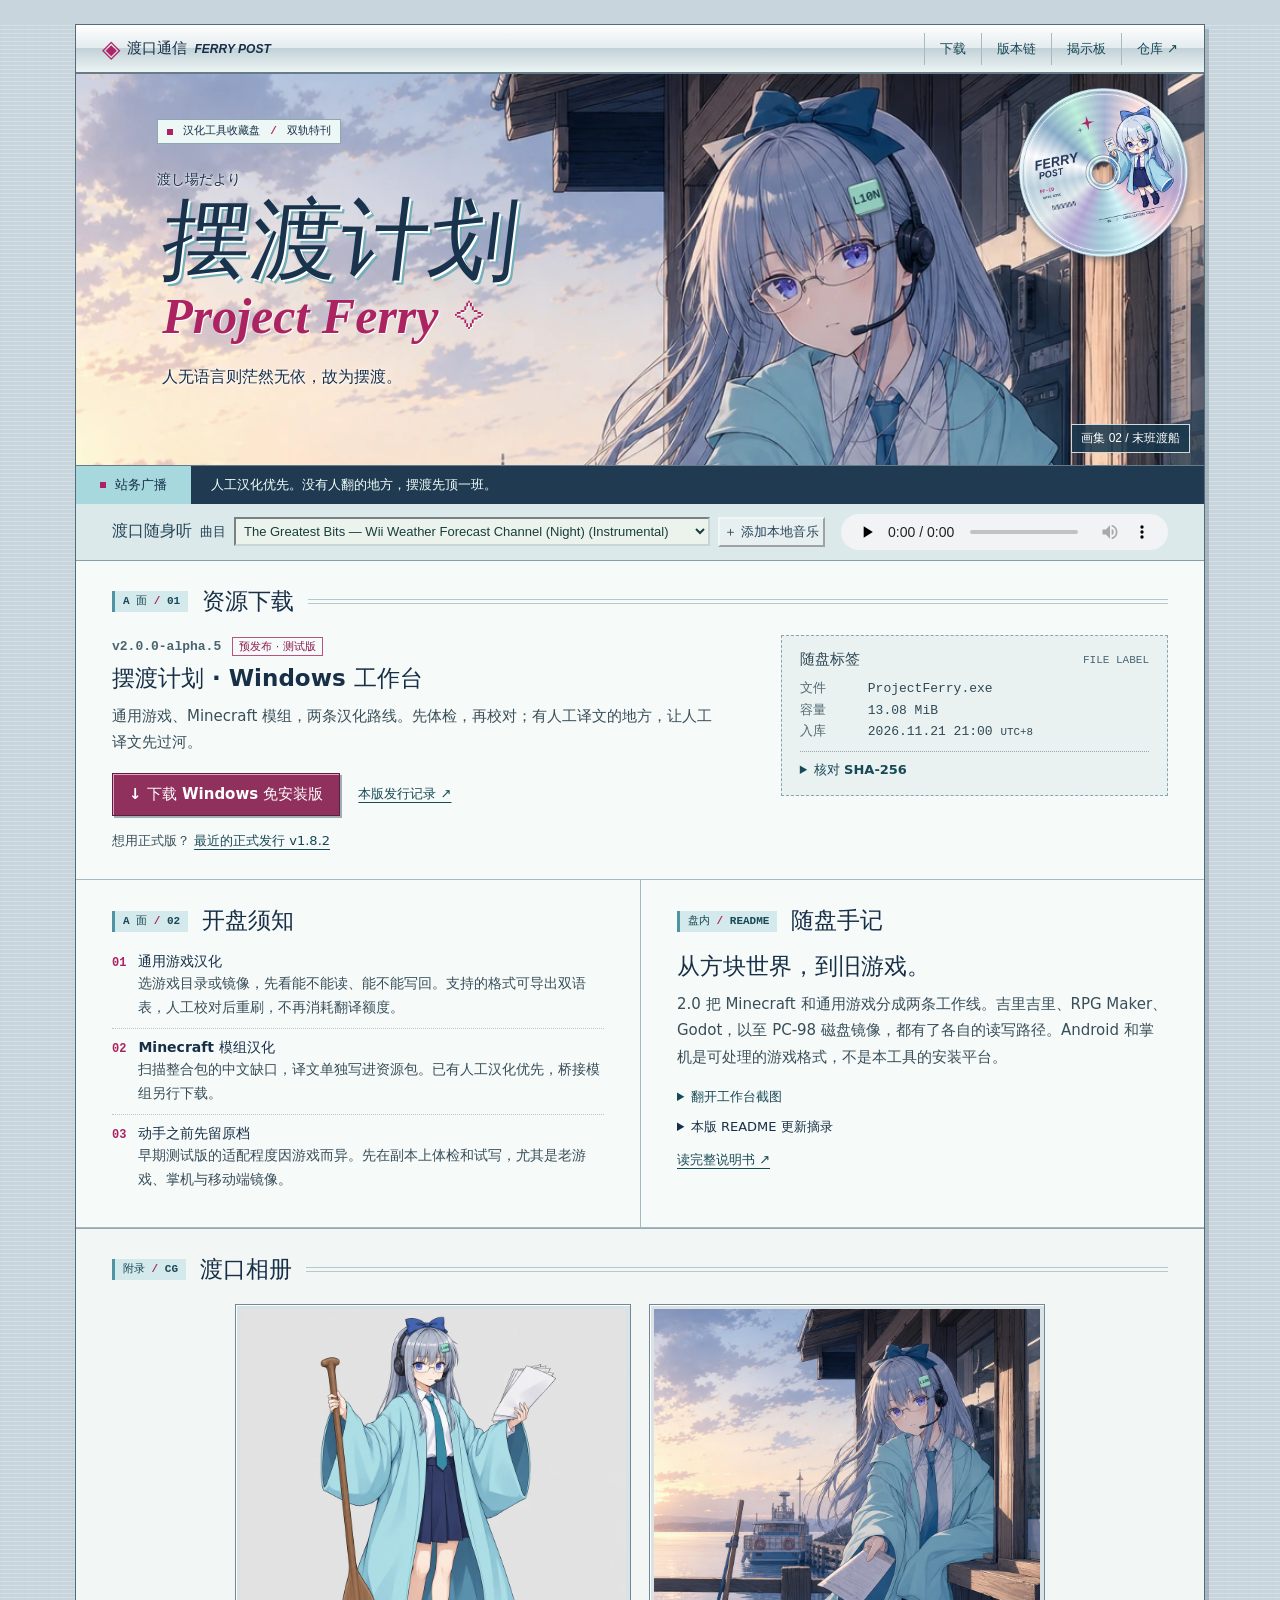
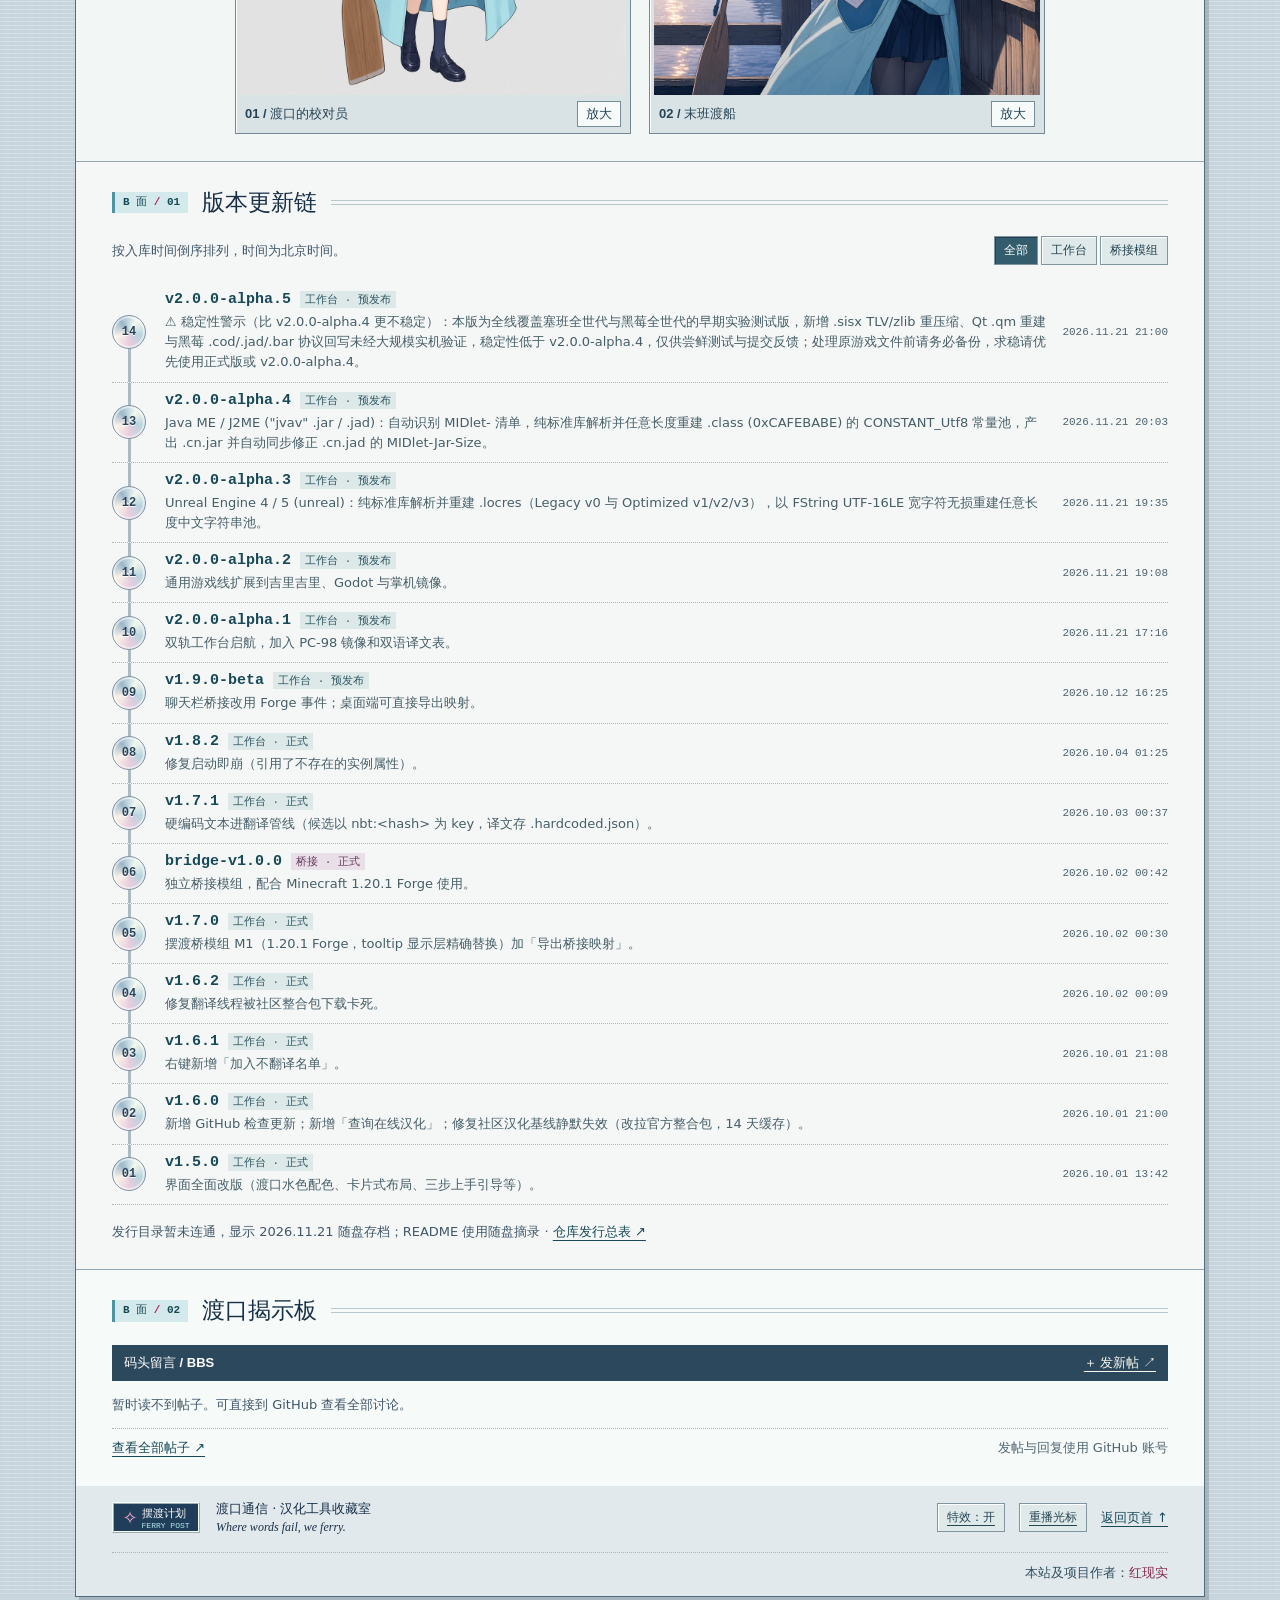
==== index.html @ 63093eee "Sync Ferry release catalog and README" ====
<!doctype html>
<html lang="zh-CN"><head><meta charset="utf-8"><meta name="viewport" content="width=device-width,initial-scale=1"><meta name="theme-color" content="#233e53"><meta name="description" content="红现实的摆渡计划发布所。下载游戏汉化工作台，翻阅历代版本，到渡口揭示板留言。"><title>摆渡计划｜渡口通信 · 汉化工具发布所</title><link rel="icon" href="[data-uri]"><style>:root{--ink:#172f47;--link:#184957;--aqua:#94d6da;--pink:#ab2461;--metal:#a0b7bf;--pale:#f6faf9;font-family:Tahoma,"Microsoft YaHei",system-ui,sans-serif;color:var(--ink);background:#c8d5dd;font-synthesis:none;letter-spacing:0}*{box-sizing:border-box}body{margin:0;background:repeating-linear-gradient(0deg,transparent 0 3px,#ffffff40 3px 4px),repeating-linear-gradient(90deg,#c4d3dc 0 1px,transparent 1px 12px)}.wrap{max-width:1130px;margin:24px auto 36px;border:1px solid #526b7a;background:var(--pale);box-shadow:0 2px 0 #fff inset,4px 5px 0 #71838c66}a{color:var(--link);text-underline-offset:4px}a:hover,summary:hover,button:hover{color:var(--pink)}:focus-visible{outline:3px solid #b22668;outline-offset:4px}.skip{position:fixed;top:8px;left:8px;transform:translateY(-180%);background:white;padding:9px;z-index:5}.skip:focus{transform:none}header{min-height:49px;padding:5px 26px;display:flex;justify-content:space-between;align-items:center;gap:12px;background:linear-gradient(#fff 0%,#e3ebee 49%,#c3d2d8 50%,#eaf2f2 98%);border-bottom:2px solid #677c89}.wordmark{display:flex;align-items:center;gap:7px;font-weight:700;font-size:15px;text-decoration:none;color:var(--ink)}.wordmark small{font:italic bold 12px Arial,sans-serif}.sail{color:#af2368;font-size:24px}nav{display:flex;align-items:center}nav a{font-size:13px;text-decoration:none;padding:7px 15px;border-left:1px solid #a8b9c2}nav a:last-child{padding-right:0}nav a:hover{text-decoration:underline}
.cover{isolation:isolate;position:relative;height:392px;overflow:hidden;background:#e4f2f4 none center center / cover no-repeat;border-bottom:1px solid #677c89}.cover-type{position:relative;padding:45px 0 0 7.2%;z-index:1;width:57%}.issue{display:inline-flex;align-items:center;gap:10px;font:700 11px/1.2 Consolas,"Microsoft YaHei",monospace;border:1px solid #8ba8b2;padding:5px 9px;background:#edf7f5}.issue i,.strip i{display:inline-block;width:6px;height:6px;background:var(--pink)}.issue b{color:var(--pink)}.kana{font:600 14px SimSun,"Yu Mincho",serif;margin:27px 0 3px}.cover h1{font:900 89px/1.1 SimSun,"Songti SC","MS Mincho",serif;margin:0;transform:skew(-7deg);transform-origin:left bottom;text-shadow:2px 2px #fff,4px 4px #75aeb9;color:#19334d}.latin{display:flex;align-items:center;gap:16px;font:bold italic 50px/.99 Georgia,"Times New Roman",serif;color:var(--pink);text-shadow:1px 1px white;margin:2px 0 0 5px}.latin span{font:30px Georgia,serif}.motto{margin:23px 0 0 5px;font:16px/1.5 SimSun,"Microsoft YaHei",serif}.cover-edge{position:absolute;right:14px;bottom:20px;writing-mode:vertical-rl;font:10px Consolas,monospace;color:#456979}.reg{position:absolute;left:16px;top:13px;color:#618595;font:22px Consolas,monospace}.disc{display:none}.strip{display:flex;align-items:stretch;background:#203b51;color:#f3ffff;font-size:13px;line-height:1.5}.strip span{display:flex;align-items:center;gap:9px;flex:none;color:var(--ink);background:#a6d8de;padding:9px 24px;font-weight:700}.strip p{margin:0;padding:9px 20px}.band{padding:27px 36px}.section-name{display:flex;align-items:center;gap:14px;margin-bottom:20px}.section-name h2{font:700 23px/1.2 SimSun,"Microsoft YaHei",serif;margin:0}.chapter{font:700 11px/1.2 Consolas,"Microsoft YaHei",monospace;color:var(--link);padding:4px 8px;background:#d4e9eb;border-left:3px solid #4f94a2}.chapter i{font-style:normal;color:var(--pink)}.dashes{flex:1;height:5px;border-block:1px solid #b5c9cc}.download-grid{display:grid;grid-template-columns:minmax(0,1.55fr) minmax(245px,1fr);gap:6.5%;align-items:start}.version,.date{font:700 13px Consolas,"Microsoft YaHei",monospace;color:#486570}.stamp{margin-left:6px;border:1px solid #b6537e;color:#8d1b52;padding:2px 6px;font-size:11px}.band h3{font-size:23px;line-height:1.35;margin:9px 0}.release>p,.notebook>p:not(.date),.tracks p{font-size:15px;line-height:1.75;margin:0;color:#394e59}.actions{display:flex;align-items:center;gap:18px;margin-top:17px;flex-wrap:wrap}.actions>a:not(.mainbtn){font-size:13px}.mainbtn{display:inline-flex;align-items:center;gap:10px;color:white;text-decoration:none;background:#90315d;border:1px solid #572241;box-shadow:inset 1px 1px 0 #ea9dbf,2px 2px 0 #a1aeb3;font-weight:700;font-size:15px;padding:11px 16px}.mainbtn:hover{color:white;background:#7a2850}.mainbtn svg{width:18px;height:18px;fill:none;stroke:currentColor;stroke-width:1.8;stroke-linecap:round;stroke-linejoin:round}.slip{position:relative;border:1px dashed #89a5af;background:#e9f1f1;padding:14px 18px;color:#304956}.sliptop{display:flex;align-items:center;justify-content:space-between;font-weight:700;font-size:15px;gap:10px}.sliptop span{font:11px Consolas,monospace;color:#4c6772}.slip dl{margin:9px 0}.slip dl div{display:grid;grid-template-columns:68px 1fr;font:13px/1.65 Consolas,"Microsoft YaHei",monospace}.slip dt{color:#516971}.slip dd{margin:0}.slip details{padding-top:6px;border-top:1px dotted #91a9b3}.slip code{overflow-wrap:anywhere;font-size:12px}.slip summary,.screen summary{cursor:pointer;font-size:13px;min-height:23px;line-height:23px;font-weight:600;color:var(--link)}.notes{display:grid;grid-template-columns:1fr 1fr;border-block:1px solid #a6b9c1}.notes .band+.band{border-left:1px solid #a6b9c1}.notes .section-name{margin-bottom:16px}.tracks{list-style:none;margin:0;padding:0}.tracks li{display:flex;gap:12px;padding:8px 0;border-top:1px dotted #b6c9cb}.tracks li:first-child{border:0;padding-top:0}.tracks li>b{padding-top:2px;color:var(--pink);font:700 12px/1.8 Consolas,monospace}.tracks strong{font-size:14px}.tracks p{font-size:14px}.date{font-size:12px;color:#8d385f}.screen{margin-top:15px}.screen img{width:100%;height:auto;margin-top:8px;border:1px solid #a2bcc1}footer{display:flex;gap:16px;align-items:center;flex-wrap:wrap;padding:14px 36px;background:#e2e9ed}footer p{line-height:1.4;font-size:13px;margin:0}footer p small{font:italic 12px Georgia,serif}.footlinks{margin-left:auto;display:flex;align-items:center;flex-wrap:wrap;gap:14px;font-size:13px}.footlinks button{font:inherit;color:var(--link);background:transparent;border:0;text-decoration:underline;text-underline-offset:4px;cursor:pointer;padding:4px}.banner88{width:88px;height:31px;display:flex;align-items:center;justify-content:center;gap:4px;border:2px ridge #f1ffff;background:#203d5a;color:white}.banner88 span{color:#ffa8ce;font-size:18px}.banner88 b{font:700 11px SimSun,serif}.banner88 small{display:block;color:#b6ecee;font:8px Consolas,monospace}.worker{position:absolute;top:0;left:0;pointer-events:none;z-index:2;color:#893164;will-change:transform}.worker:before{content:'';display:block;width:12px;height:15px;background:currentColor;clip-path:polygon(0 0,100% 62%,57% 65%,29% 100%)}.worker b{display:block;margin-left:10px;color:white;background:var(--cursor);font:10px/1 Consolas,monospace;padding:3px 5px}
@media(max-width:1155px){.wrap{margin:12px}.cover{height:355px}.cover-type{padding-top:37px}.cover h1{font-size:76px}.latin{font-size:44px}}
@media(max-width:760px){.wrap{margin:5px}.cover{height:300px}.cover-type{padding:31px 0 0 5%}.cover h1{font-size:54px}.latin{font-size:34px}.kana{margin-top:24px}.motto{font-size:14px;margin-top:20px}.band{padding:22px}.download-grid{grid-template-columns:1.25fr 1fr;gap:20px}.notes{grid-template-columns:1fr}.notes .band+.band{border-left:0;border-top:1px solid #a6b9c1}}
@media(max-width:560px){header{padding:4px 9px;gap:3px;min-height:43px}.wordmark small{display:none}.wordmark{font-size:14px;gap:3px}nav a{padding:8px;font-size:12px}.sail{font-size:20px}.cover{height:320px;background-size:660px auto;background-position:calc(100% + 64px) -1px;background-color:#e6f3f3}.cover-type{width:auto;padding:165px 10px 0 17px}.cover h1{font-size:48px;display:inline-block}.latin{display:flex;margin:0 0 0 3px;font-size:28px}.latin span{font-size:17px}.issue{position:absolute;top:18px;left:14px;font-size:10px;gap:6px}.reg{display:none}.kana{font-size:12px;margin:0 0 2px 3px}.motto{margin:8px 0 0 3px;font-size:14px}.cover-edge{font-size:8px;bottom:9px;right:6px}.strip span{padding:8px;gap:4px}.strip p{padding:8px 10px}.strip{font-size:12px}.band{padding:19px 16px}.download-grid{grid-template-columns:1fr;gap:20px}.section-name{gap:9px;margin-bottom:14px}.band h3{font-size:21px}.actions{gap:12px}.notes .band{padding:19px 16px}.slip{padding:11px 13px}footer{padding:12px 16px;gap:10px}.footlinks{width:100%;margin-left:0}.cover:after{content:'';position:absolute;bottom:0;width:100%;height:1px;background:#cfdee1}.mainbtn{font-size:14px}}
@media(max-width:350px){.cover{background-position:calc(100% + 80px) -1px}.cover h1{font-size:42px}.strip span{padding:6px}.wrap{margin:2px}nav a{padding:8px 5px}}
@media(prefers-reduced-motion:reduce){.worker{display:none}}

[hidden]{display:none!important}.download-grid>*,.notes>*,.record{min-width:0}.stable{margin:14px 0 0!important;font-size:13px!important}.excerpt,.doclink{font-size:13px}.excerpt{margin:10px 0}.excerpt summary,summary{cursor:pointer}.excerpt ul{padding-left:20px;font-size:13px;line-height:1.7}.doclink{display:inline-block;margin-top:5px}.slip dd,.archive a,.thread-body,.record p{overflow-wrap:anywhere}.archive,.forum{border-top:1px solid #94a8b3}.archive{background:#f5f7f6}.archive-intro,.boardlinks{display:flex;justify-content:space-between;align-items:center;gap:10px;flex-wrap:wrap}.archive-intro p,.sync-status,.boardlinks,#forum-state,#archive-empty{font-size:13px;line-height:1.65;color:#415769}.archive-intro p{margin:0}.filters{display:inline-flex;gap:3px}.filters button,.footlinks button{font:12px Tahoma,"Microsoft YaHei",sans-serif;cursor:pointer;border:1px solid #80959e;box-shadow:inset 1px 1px #fff;background:#e0e9e9;padding:5px 9px;color:#244652}.filters button[aria-pressed=true]{background:#335d6c;box-shadow:inset 1px 1px #243f52;color:#fff}.chain{list-style:none;margin:17px 0 0;padding:0;position:relative}.chain li{position:relative;display:grid;grid-template-columns:38px minmax(0,1fr) auto;gap:15px;align-items:center;padding:9px 0;min-height:60px;border-bottom:1px dotted #a9b9bc}.chain li:before{content:'';position:absolute;top:0;bottom:0;left:16px;width:3px;background:#aabac4}.chain li:first-child:before{top:50%}.chain li:last-child:before{bottom:50%}.disc-no{position:relative;display:grid;place-items:center;width:34px;height:34px;border-radius:50%;border:1px solid #8295a4;background:conic-gradient(from 33deg,#f3f8eb,#b8d4de,#e7cddd,#faf2e8,#9bb7ca,#eef9f4);font:bold 12px Consolas,monospace;color:#2c445b;text-shadow:0 1px white;box-shadow:inset 0 0 0 2px #ffffff80}.record-title{display:flex;align-items:center;gap:9px;flex-wrap:wrap}.record-title a{font:bold 15px Consolas,monospace;text-decoration:none}.record-title a:hover{text-decoration:underline}.record p{margin:4px 0 0;font-size:13px;line-height:1.55;color:#465e67}.chain time,.label{font:11px Consolas,"Microsoft YaHei",monospace}.chain time{color:#4d636e;white-space:nowrap}.label{padding:1px 5px;background:#dde9e9;color:#2c5560}.label.bridge{background:#e9dfe9;color:#683b5c}.sync-status{margin:16px 0 0}.boardbar{display:flex;justify-content:space-between;align-items:center;gap:12px;background:#2c485d;color:white;padding:9px 12px;font:bold 13px Tahoma,"Microsoft YaHei",sans-serif}.boardbar a{color:#f8f8ee}.boardlinks{padding-top:8px;border-top:1px dotted #a6b7bb}.boardlinks span{color:#526773}#threads details{border-bottom:1px solid #c2d0d3}#threads summary{display:grid;grid-template-columns:40px minmax(0,1fr) auto;align-items:center;gap:12px;padding:13px 10px;line-height:1.5}#threads summary span,#threads summary small{font-size:12px;color:#486773}#threads summary strong{font-size:14px;overflow-wrap:anywhere}#threads summary strong:before{content:'▸ ';color:#9c3465}#threads details[open] summary strong:before{content:'▾ '}.thread-body{font-size:14px;line-height:1.7;padding:3px 14px 16px 63px}.thread-body p{white-space:pre-wrap;margin:6px 0}.byline{flex-basis:100%;padding:11px 0 0;border-top:1px dotted #a3b9c1;font-size:13px;text-align:right;color:#304f60}.byline strong{color:#83284f}.footlinks button:disabled{cursor:default}.fx-on .strip i{animation:link-up 1.8s steps(4,end) 1}.fx-on .cover-type:before{content:'';position:absolute;left:0;right:0;top:0;height:2px;pointer-events:none;background:linear-gradient(90deg,transparent,#86cbd0,transparent);opacity:0;animation:line-pass 1.4s steps(48,end) 1}.fx-on .disc-no:hover{animation:disc-turn .42s steps(8,end) 1}@keyframes line-pass{0%{opacity:0;transform:translateY(12px)}20%{opacity:.75}100%{opacity:0;transform:translateY(280px)}}@keyframes disc-turn{50%{transform:rotate(11deg)}}@keyframes link-up{0%{box-shadow:0 0 0 transparent}50%{box-shadow:4px 0 #98d6cf,8px 0 #dbecea}100%{box-shadow:0 0 0 transparent}}
@media(max-width:560px){.chain li{grid-template-columns:32px minmax(0,1fr);gap:3px 10px}.disc-no{grid-row:span 2;width:29px;height:29px}.chain li:before{left:14px}.chain time{grid-column:2}.record-title{gap:6px}.byline{text-align:left}#threads summary{grid-template-columns:26px minmax(0,1fr);gap:2px 6px;padding:10px 4px}#threads summary small{grid-column:2}.thread-body{padding-left:36px}.boardlinks{align-items:start}.archive-intro{align-items:start}.filters button{min-height:32px}.wordmark{flex:none}.footlinks{flex-wrap:wrap}}
@media(prefers-reduced-motion:reduce){*,*:before,*:after{animation:none!important;scroll-behavior:auto!important}}

.cover{background:#d6e0ea}.cover-art{position:absolute;inset:0;width:100%;height:100%;object-fit:cover;object-position:50% 12%}.cover-type{pointer-events:none}.cover .kana,.cover .motto{color:#172e46;text-shadow:0 0 5px #fff,0 1px 2px #fff}.cover-caption{position:absolute;right:14px;bottom:12px;padding:5px 9px;color:white;background:#19374cdc;border:1px solid #cedadc;font:12px Tahoma,"Microsoft YaHei",sans-serif;text-decoration:none}.cover-caption:hover{background:#254d62;color:white}.art{border-top:1px solid #94a8b3;background:#f2f7f6}.frames{display:grid;grid-template-columns:1fr 1fr;gap:18px;max-width:810px;margin:auto}.frames figure{margin:0;min-width:0;background:#d9e3e5;border:1px solid #738794;box-shadow:inset 1px 1px white;padding:4px}.frames img{display:block;width:100%;height:auto;aspect-ratio:1}.frames figcaption,#art-view>div{display:flex;align-items:center;justify-content:space-between;gap:6px;font:bold 13px Tahoma,"Microsoft YaHei",sans-serif;padding:6px 5px 2px;color:#284456}.frames button,#art-view button{padding:3px 8px;border:1px solid #758e97;background:#f6faf9;color:#234656;cursor:pointer}.frames button:hover,#art-view button:hover{color:#912b5b}.frames button[hidden]{display:none}#art-view{margin:auto;padding:4px;background:#dce8e8;border:1px solid #506b7c;max-width:96vw;max-height:95vh}#art-view>div{background:#294859;color:white;padding:4px 6px}#art-view img{display:block;width:auto;height:auto;max-width:calc(96vw - 12px);max-height:calc(94vh - 45px)}#art-view::backdrop{background:#102337c9}
@media(max-width:560px){.cover{height:335px}.cover-art{object-position:center 18%}.cover-type{padding-top:172px}.cover .latin,.cover h1{filter:drop-shadow(0 1px 2px #fff)}.cover-caption{right:8px;bottom:7px;font-size:10px}.cover .motto{display:inline-block;background:#eff4efdc;padding:1px 5px}.frames{gap:8px}.frames figcaption{flex-wrap:wrap;font-size:12px;line-height:1.4}.frames button{min-height:30px}.frames figure{padding:3px}}
.disc-trigger{position:absolute;z-index:2;top:14px;right:16px;width:clamp(112px,15%,178px);display:block;line-height:0;padding:0;border:0;border-radius:50%;background:transparent;cursor:pointer;touch-action:manipulation;user-select:none;-webkit-user-select:none}
.cover-disc{display:block;width:100%;height:auto;pointer-events:none;filter:drop-shadow(1px 3px 3px #142e4869)}
@media(max-width:560px){.disc-trigger{top:54px;left:15px;right:auto;width:100px}}
.disc-trigger:focus-visible{outline:3px dashed #902555;outline-offset:2px}
#bonus-track{margin:auto;width:min(450px,92vw);max-width:92vw;max-height:92vh;max-height:92dvh;overflow:auto;padding:4px;color:#203d50;background:#dce6e8;border:2px outset #e5eeee;font:14px Tahoma,"Microsoft YaHei",sans-serif;box-shadow:4px 4px 0 #10202b88}
#bonus-track::backdrop{background:#152631aa}
#bonus-track .bonus-bar{position:static;display:flex;align-items:center;justify-content:space-between;min-height:0;margin:0;padding:4px 5px 4px 10px;background:#29485c;color:#fff;border:0}
.bonus-bar h2{margin:0;font:bold 15px/1.3 Tahoma,"Microsoft YaHei",sans-serif}.bonus-bar form{margin:0}
#bonus-track button{font:inherit;cursor:pointer;border:2px outset #f4f8f8;background:#e4edef;color:#213849;padding:2px 7px;min-height:28px}.bonus-bar button{min-width:30px}
.bonus-screen{margin:7px 3px 0;border:2px inset #e6eeee;background:#182c39;height:min(285px,41vh);display:grid;place-items:center}.bonus-screen img{display:block;width:100%;height:100%;min-height:0;object-fit:contain}.bonus-screen img[hidden],.bonus-letter[hidden]{display:none}
.bonus-strip{display:flex;align-items:center;justify-content:space-between;padding:6px 4px 3px}.bonus-count{font:bold 12px Consolas,monospace;color:#3a5567}.bonus-letter{margin:3px;padding:8px 10px;border:1px dotted #829ba6;background:#f6f9f6;line-height:1.5}.bonus-letter a{color:#782755;overflow-wrap:anywhere}
.disc-deck{background:#dce9eb;border-block-end:1px solid #899fa8;padding:10px clamp(12px,3vw,36px);color:#244457;display:grid;grid-template-columns:minmax(0,1fr) minmax(220px,31%);gap:5px 16px;align-items:center;font:13px Tahoma,'Microsoft YaHei',sans-serif}
.deck-library{display:flex;align-items:center;gap:8px;min-width:0}.deck-library h2{font:700 16px SimSun,serif;margin:0;white-space:nowrap}.deck-library select{min-width:0;flex:1;background:#ecf3ed;color:#183e3e;border:2px inset #c5d5d8;padding:4px;font:inherit}.deck-library button{white-space:nowrap;background:#e8eff1;border:2px outset #eff6f6;color:inherit;font:inherit;cursor:pointer;padding:4px}.disc-deck audio,.bonus-audio audio{width:100%;min-width:0;height:36px}.disc-deck small{grid-column:1/-1}.disc-deck small:empty,.bonus-audio small:empty{display:none}.bonus-audio{margin:4px;padding:6px;display:grid;gap:4px;background:#cedde1;border:1px inset #f7ffff;font-size:12px}.bonus-audio label{font-weight:bold}
@media(max-width:760px){.disc-deck{grid-template-columns:1fr}.deck-library{flex-wrap:wrap}.deck-library select{flex:1 1 108px}.deck-library label{display:none}}
</style></head>
<body id="top"><a class="skip" href="#downloads">跳至下载</a><div class="wrap">
<header><a href="#top" class="wordmark"><span class="sail" aria-hidden="true">◈</span> 渡口通信 <small>FERRY POST</small></a><nav aria-label="站内目录"><a href="#downloads">下载</a><a href="#archive">版本链</a><a href="#forum">揭示板</a><a href="https://github.com/RedRea1ity/ProjectFerry">仓库 ↗</a></nav></header>
<main><section class="cover" aria-labelledby="title"><img class="cover-art" src="[data-uri]" alt="暮色中的渡口，身穿水色大外套的校对员递出译稿"><button class="disc-trigger" type="button" disabled aria-label="播放光盘隐藏音轨" aria-haspopup="dialog" aria-controls="bonus-track" title="双击光盘 · 播放隐藏音轨"><img draggable="false" class="cover-disc" src="[data-uri]" width="512" height="512" alt="收藏 CD 盘面：戴 L10N 方形发卡、穿水色宽袖外套的 Q 版校对员"></button><div class="cover-type"><span class="issue"><i></i> 汉化工具收藏盘 <b>/</b> 双轨特刊</span><p class="kana" lang="ja">渡し場だより</p><h1 id="title">摆渡计划</h1><div class="latin">Project Ferry<span>✧</span></div><p class="motto">人无语言则茫然无依，故为摆渡。</p></div><a class="cover-caption" href="#art">画集 02 / 末班渡船</a></section>
<div class="strip"><span><i aria-hidden="true"></i> 站务广播</span><p>人工汉化优先。没有人翻的地方，摆渡先顶一班。</p></div>
<section class="disc-deck" aria-labelledby="deck-title" id="player">
  <div class="deck-library"><h2 id="deck-title">渡口随身听</h2><label for="deck-list">曲目</label>
    <select id="deck-list"><option value="./media/weather-night.mp3">The Greatest Bits — Wii Weather Forecast Channel (Night) (Instrumental)</option></select>
    <button id="deck-add" type="button" hidden>＋ 添加本地音乐</button><input id="deck-files" type="file" accept="audio/*,.mp3,.m4a,.wav,.ogg,.flac,.aac,.opus" multiple hidden>
  </div>
  <audio id="deck-audio" aria-label="随身听播放控制" controls preload="none" src="./media/weather-night.mp3"></audio>
  <small id="deck-message" role="status"></small>
</section>
<section class="band download" id="downloads" aria-labelledby="dl-title"><div class="section-name"><span class="chapter">A 面 <i>/</i> 01</span><h2 id="dl-title">资源下载</h2><div class="dashes"></div></div><div class="download-grid" id="release-head"><div class="release"><div><b class="version">v2.0.0-alpha.5</b> <span class="stamp">预发布 · 测试版</span></div><h3>摆渡计划 · Windows 工作台</h3><p>通用游戏、Minecraft 模组，两条汉化路线。先体检，再校对；有人工译文的地方，让人工译文先过河。</p><div class="actions"><a class="mainbtn" id="current-download" href="https://github.com/RedRea1ity/ProjectFerry/releases/download/v2.0.0-alpha.5/ProjectFerry.exe">↓ 下载 Windows 免安装版</a><a href="https://github.com/RedRea1ity/ProjectFerry/releases/tag/v2.0.0-alpha.5">本版发行记录 ↗</a></div><p class="stable">想用正式版？ <a href="https://github.com/RedRea1ity/ProjectFerry/releases/tag/v1.8.2">最近的正式发行 v1.8.2</a></p></div><aside class="slip"><div class="sliptop">随盘标签 <span>FILE LABEL</span></div><dl><div><dt>文件</dt><dd>ProjectFerry.exe</dd></div><div><dt>容量</dt><dd>13.08 MiB</dd></div><div><dt>入库</dt><dd>2026.11.21 21:00 <small>UTC+8</small></dd></div></dl><details><summary>核对 SHA-256</summary><code>51760ed203a233f4d186fbaffa3ff45beed3f6c28d85df490251e454e2069136</code></details></aside></div></section>
<div class="notes"><section class="band" aria-labelledby="readme"><div class="section-name"><span class="chapter">A 面 <i>/</i> 02</span><h2 id="readme">开盘须知</h2></div><ol class="tracks"><li><b>01</b><div><strong>通用游戏汉化</strong><p>选游戏目录或镜像，先看能不能读、能不能写回。支持的格式可导出双语表，人工校对后重刷，不再消耗翻译额度。</p></div></li><li><b>02</b><div><strong>Minecraft 模组汉化</strong><p>扫描整合包的中文缺口，译文单独写进资源包。已有人工汉化优先，桥接模组另行下载。</p></div></li><li><b>03</b><div><strong>动手之前先留原档</strong><p>早期测试版的适配程度因游戏而异。先在副本上体检和试写，尤其是老游戏、掌机与移动端镜像。</p></div></li></ol></section>
<section class="band notebook" id="notebook" aria-labelledby="dev-title"><div class="section-name"><span class="chapter">盘内 <i>/</i> README</span><h2 id="dev-title">随盘手记</h2></div><h3>从方块世界，到旧游戏。</h3><p>2.0 把 Minecraft 和通用游戏分成两条工作线。吉里吉里、RPG Maker、Godot，以至 PC-98 磁盘镜像，都有了各自的读写路径。Android 和掌机是可处理的游戏格式，不是本工具的安装平台。</p><details class="screen"><summary>翻开工作台截图</summary><img width="920" height="555" loading="lazy" src="[data-uri]" alt="双轨工作台，左侧可选择游戏汉化、模组汉化和翻译引擎"></details><details class="excerpt"><summary>本版 README 更新摘录</summary><div id="readme-notes"><ul><li>⚠️ 稳定性警示（比 v2.0.0-alpha.4 更不稳定）：本版为全线覆盖塞班全世代与黑莓全世代的早期实验测试版，新增 .sisx TLV/zlib 重压缩、Qt .qm 重建与黑莓 .cod/.jad/.bar 协议回写未经大规模实机验证，稳定性低于 v2.0.0-alpha.4，仅供尝鲜测试与提交反馈；处理原游戏文件前请务必备份，求稳请优先使用正式版或 v2.0.0-alpha.4。</li><li>内置 Symbian 9+ .sisx (0x10201A7A) 的 TLV SISCompressed (0x0018) zlib 数据流自动解包与重压缩，无需外部 SISContents 或 unsis 即可直接深入 .sisx 压缩块内部抽取并回写 .cn.sisx；</li><li>新增塞班^3 / 安娜 / 贝拉（以及 PC Qt 游戏）通用的 Qt .qm 编译语言包（魔数 3C B8 64 18...）解析器与 UTF-16BE 任意长度重建器，以及 Qt Quick .qml (qsTr(...)) 抽取与回写。</li></ul></div></details><a class="doclink" href="https://github.com/RedRea1ity/ProjectFerry#readme">读完整说明书 ↗</a></section></div>
<section class="band art" id="art" aria-labelledby="art-title"><div class="section-name"><span class="chapter">附录 <i>/</i> CG</span><h2 id="art-title">渡口相册</h2><div class="dashes"></div></div>
<div class="frames"><figure><img width="1024" height="1024" loading="lazy" src="[data-uri]" alt="校对员的全身立绘，银蓝长发上别着 L10N 水绿色方形发卡，穿水色超大宽袖外套，手持木桨和校样"><figcaption><span>01 / 渡口的校对员</span><button type="button" hidden data-zoom aria-label="放大立绘：渡口的校对员">放大</button></figcaption></figure><figure><img width="1024" height="1024" loading="lazy" src="[data-uri]" alt="渡船泊在岸边，校对员从售票亭的木窗递出校样，夕光照在水色大衣和 L10N 发卡上"><figcaption><span>02 / 末班渡船</span><button type="button" hidden data-zoom aria-label="放大场景：末班渡船">放大</button></figcaption></figure></div>
<dialog id="art-view" aria-labelledby="art-caption"><div><strong id="art-caption"></strong><form method="dialog"><button autofocus aria-label="关闭大图">关闭 ×</button></form></div><img alt=""></dialog></section>
<section class="band archive" id="archive" aria-labelledby="arc-title"><div class="section-name"><span class="chapter">B 面 <i>/</i> 01</span><h2 id="arc-title">版本更新链</h2><div class="dashes"></div></div><div class="archive-intro"><p>按入库时间倒序排列，时间为北京时间。</p><div id="filters" class="filters" hidden role="group" aria-label="筛选版本"><button type="button" data-pick="all" aria-pressed="true">全部</button><button type="button" data-pick="app" aria-pressed="false">工作台</button><button type="button" data-pick="bridge" aria-pressed="false">桥接模组</button></div></div><ol id="chain" class="chain"><li data-kind="app"><span class="disc-no" aria-hidden="true">14</span><div class="record"><div class="record-title"><a href="https://github.com/RedRea1ity/ProjectFerry/releases/tag/v2.0.0-alpha.5">v2.0.0-alpha.5</a><span class="label app">工作台 · 预发布</span></div><p>⚠️ 稳定性警示（比 v2.0.0-alpha.4 更不稳定）：本版为全线覆盖塞班全世代与黑莓全世代的早期实验测试版，新增 .sisx TLV/zlib 重压缩、Qt .qm 重建与黑莓 .cod/.jad/.bar 协议回写未经大规模实机验证，稳定性低于 v2.0.0-alpha.4，仅供尝鲜测试与提交反馈；处理原游戏文件前请务必备份，求稳请优先使用正式版或 v2.0.0-alpha.4。</p></div><time datetime="2026-11-21T13:00:10Z">2026.11.21 21:00</time></li><li data-kind="app"><span class="disc-no" aria-hidden="true">13</span><div class="record"><div class="record-title"><a href="https://github.com/RedRea1ity/ProjectFerry/releases/tag/v2.0.0-alpha.4">v2.0.0-alpha.4</a><span class="label app">工作台 · 预发布</span></div><p>Java ME / J2ME (&quot;jvav&quot; .jar / .jad)：自动识别 MIDlet- 清单，纯标准库解析并任意长度重建 .class (0xCAFEBABE) 的 CONSTANT_Utf8 常量池，产出 .cn.jar 并自动同步修正 .cn.jad 的 MIDlet-Jar-Size。</p></div><time datetime="2026-11-21T12:03:23Z">2026.11.21 20:03</time></li><li data-kind="app"><span class="disc-no" aria-hidden="true">12</span><div class="record"><div class="record-title"><a href="https://github.com/RedRea1ity/ProjectFerry/releases/tag/v2.0.0-alpha.3">v2.0.0-alpha.3</a><span class="label app">工作台 · 预发布</span></div><p>Unreal Engine 4 / 5 (unreal)：纯标准库解析并重建 .locres（Legacy v0 与 Optimized v1/v2/v3），以 FString UTF-16LE 宽字符无损重建任意长度中文字符串池。</p></div><time datetime="2026-11-21T11:35:16Z">2026.11.21 19:35</time></li><li data-kind="app"><span class="disc-no" aria-hidden="true">11</span><div class="record"><div class="record-title"><a href="https://github.com/RedRea1ity/ProjectFerry/releases/tag/v2.0.0-alpha.2">v2.0.0-alpha.2</a><span class="label app">工作台 · 预发布</span></div><p>通用游戏线扩展到吉里吉里、Godot 与掌机镜像。</p></div><time datetime="2026-11-21T11:08:11Z">2026.11.21 19:08</time></li><li data-kind="app"><span class="disc-no" aria-hidden="true">10</span><div class="record"><div class="record-title"><a href="https://github.com/RedRea1ity/ProjectFerry/releases/tag/v2.0.0-alpha.1">v2.0.0-alpha.1</a><span class="label app">工作台 · 预发布</span></div><p>双轨工作台启航，加入 PC-98 镜像和双语译文表。</p></div><time datetime="2026-11-21T09:16:37Z">2026.11.21 17:16</time></li><li data-kind="app"><span class="disc-no" aria-hidden="true">09</span><div class="record"><div class="record-title"><a href="https://github.com/RedRea1ity/ProjectFerry/releases/tag/v1.9.0-beta">v1.9.0-beta</a><span class="label app">工作台 · 预发布</span></div><p>聊天栏桥接改用 Forge 事件；桌面端可直接导出映射。</p></div><time datetime="2026-10-12T08:25:55Z">2026.10.12 16:25</time></li><li data-kind="app"><span class="disc-no" aria-hidden="true">08</span><div class="record"><div class="record-title"><a href="https://github.com/RedRea1ity/ProjectFerry/releases/tag/v1.8.2">v1.8.2</a><span class="label app">工作台 · 正式</span></div><p>修复启动即崩（引用了不存在的实例属性）。</p></div><time datetime="2026-10-03T17:25:04Z">2026.10.04 01:25</time></li><li data-kind="app"><span class="disc-no" aria-hidden="true">07</span><div class="record"><div class="record-title"><a href="https://github.com/RedRea1ity/ProjectFerry/releases/tag/v1.7.1">v1.7.1</a><span class="label app">工作台 · 正式</span></div><p>硬编码文本进翻译管线（候选以 nbt:&lt;hash&gt; 为 key，译文存 .hardcoded.json）。</p></div><time datetime="2026-10-02T16:37:28Z">2026.10.03 00:37</time></li><li data-kind="bridge"><span class="disc-no" aria-hidden="true">06</span><div class="record"><div class="record-title"><a href="https://github.com/RedRea1ity/ProjectFerry/releases/tag/bridge-v1.0.0">bridge-v1.0.0</a><span class="label bridge">桥接 · 正式</span></div><p>独立桥接模组，配合 Minecraft 1.20.1 Forge 使用。</p></div><time datetime="2026-10-01T16:42:01Z">2026.10.02 00:42</time></li><li data-kind="app"><span class="disc-no" aria-hidden="true">05</span><div class="record"><div class="record-title"><a href="https://github.com/RedRea1ity/ProjectFerry/releases/tag/v1.7.0">v1.7.0</a><span class="label app">工作台 · 正式</span></div><p>摆渡桥模组 M1（1.20.1 Forge，tooltip 显示层精确替换）加「导出桥接映射」。</p></div><time datetime="2026-10-01T16:30:51Z">2026.10.02 00:30</time></li><li data-kind="app"><span class="disc-no" aria-hidden="true">04</span><div class="record"><div class="record-title"><a href="https://github.com/RedRea1ity/ProjectFerry/releases/tag/v1.6.2">v1.6.2</a><span class="label app">工作台 · 正式</span></div><p>修复翻译线程被社区整合包下载卡死。</p></div><time datetime="2026-10-01T16:09:28Z">2026.10.02 00:09</time></li><li data-kind="app"><span class="disc-no" aria-hidden="true">03</span><div class="record"><div class="record-title"><a href="https://github.com/RedRea1ity/ProjectFerry/releases/tag/v1.6.1">v1.6.1</a><span class="label app">工作台 · 正式</span></div><p>右键新增「加入不翻译名单」。</p></div><time datetime="2026-10-01T13:08:59Z">2026.10.01 21:08</time></li><li data-kind="app"><span class="disc-no" aria-hidden="true">02</span><div class="record"><div class="record-title"><a href="https://github.com/RedRea1ity/ProjectFerry/releases/tag/v1.6.0">v1.6.0</a><span class="label app">工作台 · 正式</span></div><p>新增 GitHub 检查更新；新增「查询在线汉化」；修复社区汉化基线静默失效（改拉官方整合包，14 天缓存）。</p></div><time datetime="2026-10-01T13:00:28Z">2026.10.01 21:00</time></li><li data-kind="app"><span class="disc-no" aria-hidden="true">01</span><div class="record"><div class="record-title"><a href="https://github.com/RedRea1ity/ProjectFerry/releases/tag/v1.5.0">v1.5.0</a><span class="label app">工作台 · 正式</span></div><p>界面全面改版（渡口水色配色、卡片式布局、三步上手引导等）。</p></div><time datetime="2026-10-01T05:42:34Z">2026.10.01 13:42</time></li></ol><p id="archive-empty" hidden>这条线上还没有公开发行。</p><p class="sync-status"><span id="catalog-status" role="status">随盘目录 · 2026.11.21</span> · <a href="https://github.com/RedRea1ity/ProjectFerry/releases">仓库发行总表 ↗</a></p></section>
<section class="band forum" id="forum" aria-labelledby="bbs-title"><div class="section-name"><span class="chapter">B 面 <i>/</i> 02</span><h2 id="bbs-title">渡口揭示板</h2><div class="dashes"></div></div><div class="boardbar"><span>码头留言 / BBS</span><a href="https://github.com/RedRea1ity/ProjectFerry/issues/new">＋ 发新帖 ↗</a></div><div id="threads"></div><p id="forum-state" role="status">请前往 GitHub Issues 阅读主题或回复。</p><div class="boardlinks"><a href="https://github.com/RedRea1ity/ProjectFerry/issues?q=is%3Aissue">查看全部帖子 ↗</a><span>发帖与回复使用 GitHub 账号</span></div></section></main>
<footer><div class="banner88" aria-hidden="true"><span>✧</span><b>摆渡计划<small>FERRY POST</small></b></div><p>渡口通信 · 汉化工具收藏室<br><small>Where words fail, we ferry.</small></p><div class="footlinks"><button id="fx-switch" type="button" hidden>特效</button><button id="replay" type="button" hidden>重播光标</button><a href="#top">返回页首 ↑</a></div><div class="byline">本站及项目作者：<strong>红现实</strong></div></footer>
<dialog id="bonus-track" aria-labelledby="bonus-title">
  <header class="bonus-bar"><h2 id="bonus-title">隐藏音轨</h2><form method="dialog"><button type="submit" aria-label="关闭隐藏音轨" autofocus>×</button></form></header>
  <div class="bonus-screen"><img src="[data-uri]" width="330" height="299" alt="第一张表情包：戴护目镜的角色指向屏幕"><img src="[data-uri]" width="1080" height="718" alt="第二张表情包：戴贝雷帽的角色坐在水里举起手机，下方配着一行吐槽" hidden></div>
  <div class="bonus-strip"><span class="bonus-count" role="status">01 / 03</span><button type="button" class="bonus-next">下一轨 ▸</button></div>
  <div class="bonus-audio"><label for="bonus-audio">揽佬 SKAI ISYOURGOD · 戒色</label><audio id="bonus-audio" aria-label="彩蛋背景音乐" controls loop preload="none" src="./media/bonus-jiese.mp3"></audio><small id="bonus-audio-status" role="status"></small></div>
  <p class="bonus-letter" hidden>红现实的收件箱<br><a href="mailto:zetadarkdragon@gmail.com">zetadarkdragon@gmail.com</a></p>
</dialog>
</div><!-- ProjectFerry icon/workbench: Copyright (c) 2026 摆渡计划 / ProjectFerry contributors.
MIT License

Copyright (c) 2026 摆渡计划 / ProjectFerry contributors

Permission is hereby granted, free of charge, to any person obtaining a copy
of this software and associated documentation files (the "Software"), to deal
in the Software without restriction, including without limitation the rights
to use, copy, modify, merge, publish, distribute, sublicense, and/or sell
copies of the Software, and to permit persons to whom the Software is
furnished to do so, subject to the following conditions:

The above copyright notice and this permission notice shall be included in all
copies or substantial portions of the Software.

THE SOFTWARE IS PROVIDED "AS IS", WITHOUT WARRANTY OF ANY KIND, EXPRESS OR
IMPLIED, INCLUDING BUT NOT LIMITED TO THE WARRANTIES OF MERCHANTABILITY,
FITNESS FOR A PARTICULAR PURPOSE AND NONINFRINGEMENT. IN NO EVENT SHALL THE
AUTHORS OR COPYRIGHT HOLDERS BE LIABLE FOR ANY CLAIM, DAMAGES OR OTHER
LIABILITY, WHETHER IN AN ACTION OF CONTRACT, TORT OR OTHERWISE, ARISING FROM,
OUT OF OR IN CONNECTION WITH THE SOFTWARE OR THE USE OR OTHER DEALINGS IN THE
SOFTWARE.

Optical layout and local cursor choreography adapted for this page. Motion inspiration: Joel Califa's Swarm; DhvanilPatel/swarm-cursors; cxyax/swarm-cursors-skills. No third-party runtime, typeface or tracking script is fetched. -->
<script id="ferry-snapshot" type="application/json">{"when":"2026.11.21","rows":[{"tag":"v2.0.0-alpha.5","kind":"app","at":"2026-11-21T13:00:10Z","pre":true,"assets":[{"name":"ProjectFerry.exe","size":13715656,"sha":"51760ed203a233f4d186fbaffa3ff45beed3f6c28d85df490251e454e2069136"}],"summary":""},{"tag":"v2.0.0-alpha.4","kind":"app","at":"2026-11-21T12:03:23Z","pre":true,"assets":[{"name":"ProjectFerry.exe","size":13695713,"sha":"bfc13e04ec3ddf532769387a679485a23aaefe9779c622e58a47d55b96917028"}],"summary":""},{"tag":"v2.0.0-alpha.3","kind":"app","at":"2026-11-21T11:35:16Z","pre":true,"assets":[{"name":"ProjectFerry.exe","size":13648395,"sha":"51a9b20b620182501f1f753b4391e81668a69e7d4db40d63a4beaf09b7e4962e"}],"summary":""},{"tag":"v2.0.0-alpha.2","kind":"app","at":"2026-11-21T11:08:11Z","pre":true,"assets":[{"name":"ProjectFerry.exe","size":13585338,"sha":"1909e4961319e71f3dc2c4b81be5bcd62f3d838a35b17871cca4034e6fa2eef0"}],"summary":""},{"tag":"v2.0.0-alpha.1","kind":"app","at":"2026-11-21T09:16:37Z","pre":true,"assets":[{"name":"ProjectFerry.exe","size":13477567,"sha":"075a1bfa099e2e5d44af7a890141905c1ee5acb93d8178491f55adbaee6677a6"}],"summary":""},{"tag":"v1.9.0-beta","kind":"app","at":"2026-10-12T08:25:55Z","pre":true,"assets":[{"name":"ProjectFerry.exe","size":12987015,"sha":"00a30b0e6ff4743b997470b8cbd8d9ffffbcabb64c52ec80e7dd526f9fcb5eb5"}],"summary":""},{"tag":"v1.8.2","kind":"app","at":"2026-10-03T17:25:04Z","pre":false,"assets":[{"name":"ProjectFerry.exe","size":12827957,"sha":"5ae069f6395d48a2314eb8f8855511fba0c4263d1fd69bda5caab5215791219b"}],"summary":""},{"tag":"v1.7.1","kind":"app","at":"2026-10-02T16:37:28Z","pre":false,"assets":[{"name":"ProjectFerry.exe","size":12823953,"sha":"cd3d26fcd1fc02373eb6a5d4253c9b2f84039ed9a4d8f8e977a655d010a55515"}],"summary":""},{"tag":"bridge-v1.0.0","kind":"bridge","at":"2026-10-01T16:42:01Z","pre":false,"assets":[{"name":"ferrybridge-1.0.0.jar","size":8173,"sha":"35633704e9a99ef211e15eb9803d9c400d57844d09552ecaad6cb8483b495850"}],"summary":""},{"tag":"v1.7.0","kind":"app","at":"2026-10-01T16:30:51Z","pre":false,"assets":[{"name":"ProjectFerry.exe","size":12820976,"sha":"173140bbe7372607d21b67ba93679135b4ce631b525b62a0ad70db10e5f614d8"}],"summary":""},{"tag":"v1.6.2","kind":"app","at":"2026-10-01T16:09:28Z","pre":false,"assets":[{"name":"ProjectFerry.exe","size":12819770,"sha":"73a89a7b500048aa0557d33f4f5947847c11c031be0c440694855380a7adf7a5"}],"summary":""},{"tag":"v1.6.1","kind":"app","at":"2026-10-01T13:08:59Z","pre":false,"assets":[{"name":"ProjectFerry.exe","size":12818627,"sha":"b931579794c8e99e472ff3939e820237ff0e209c5d9ddd327893086f7c36df3f"}],"summary":""},{"tag":"v1.6.0","kind":"app","at":"2026-10-01T13:00:28Z","pre":false,"assets":[{"name":"ProjectFerry.exe","size":12816313,"sha":"e8d5f4884a8c03b2cc65cea6e807d59f11d8586f4f4b2d07c47094fcda8f1b99"}],"summary":""},{"tag":"v1.5.0","kind":"app","at":"2026-10-01T05:42:34Z","pre":false,"assets":[{"name":"ProjectFerry.exe","size":12803552,"sha":"bb0b48dadfab6a19f0fada47b73dc26d41e755dc5b1fefe109e8e565fbd4b91e"}],"summary":""}],"notes":{"v2.0.0-alpha.5":["⚠️ 稳定性警示（比 v2.0.0-alpha.4 更不稳定）：本版为全线覆盖塞班全世代与黑莓全世代的早期实验测试版，新增 .sisx TLV/zlib 重压缩、Qt .qm 重建与黑莓 .cod/.jad/.bar 协议回写未经大规模实机验证，稳定性低于 v2.0.0-alpha.4，仅供尝鲜测试与提交反馈；处理原游戏文件前请务必备份，求稳请优先使用正式版或 v2.0.0-alpha.4。","内置 Symbian 9+ .sisx (0x10201A7A) 的 TLV SISCompressed (0x0018) zlib 数据流自动解包与重压缩，无需外部 SISContents 或 unsis 即可直接深入 .sisx 压缩块内部抽取并回写 .cn.sisx；","新增塞班^3 / 安娜 / 贝拉（以及 PC Qt 游戏）通用的 Qt .qm 编译语言包（魔数 3C B8 64 18...）解析器与 UTF-16BE 任意长度重建器，以及 Qt Quick .qml (qsTr(...)) 抽取与回写。"],"v2.0.0-alpha.4":["Java ME / J2ME (\"jvav\" .jar / .jad)：自动识别 MIDlet- 清单，纯标准库解析并任意长度重建 .class (0xCAFEBABE) 的 CONSTANT_Utf8 常量池，产出 .cn.jar 并自动同步修正 .cn.jad 的 MIDlet-Jar-Size。","塞班 Symbian OS (symbian)：支持 S60v1/v2/v3/v5 / UIQ / N-Gage 的 .sis / .sisx、.rsc / .r01..r99 编译资源文件以及 EPOC E32Image (.app) 可执行程序。","Adobe / Macromedia Flash (flash)：支持 FWS、CWS (zlib) .swf 以及尾部带 0xFA123456 封尾的 Flash Projector .exe，直接重建 AS1/AS2 ActionConstantPool (0x88) 与 AS3 AVM2 DoABC 字符串常量池，支持任意长度 UTF-8 中文。"],"v2.0.0-alpha.3":["Unreal Engine 4 / 5 (unreal)：纯标准库解析并重建 .locres（Legacy v0 与 Optimized v1/v2/v3），以 FString UTF-16LE 宽字符无损重建任意长度中文字符串池。","欧美独立叙事引擎集群 (narrative)：原生支持 Inkle's Ink (.ink.json)、Yarn Spinner (.yarn)、Twine 互动小说 (.html)、Godot Dialogic (.dtl) 与 Adventure Game Studio (.trs)。","LÖVE / Love2D (love2d)：支持 .love 归档、融合 zip-in-exe 与散装 main.lua 的 Lua 字面量智能抽取与回写。"],"v2.0.0-alpha.2":["Kirikiri 2 / Z（吉里吉里）：纯标准库解析并重建 .xp3 归档，剧本统一以 UTF-16LE with BOM 写出 patch.xp3，免转区、免 DLL 代理直出简体中文。","Electron app.asar 容器：实现 Chromium Pickle 头解析与 SHA-256 完整性重算，现代打包进 resources/app.asar 的 TyranoBuilder 与 Web 独立游戏开箱即用。","RPG Maker 2000 / 2003：实现 LCF BER 变长块隔离，只抽 .ldb 玩家可见块与 .lmu 事件块（81），彻底隔离地图图块矩阵与内部变量名。"],"v2.0.0-alpha.1":["双轨工作台重构：正式拆分 ferrycore/（MC 模组线）与 ferrygame/（通用游戏线），重构 ProjectFerry.pyw 界面为双轨工作台。","NEC PC-98 磁盘镜像（.hdi / .fdi / .nhd）全自动汉化闭环：纯标准库解析 FAT12/16 镜像，内置 524,350 字节 anex86.bmp 字库底板，实现 JIS 第二水准字模欺骗与 16 位汇编 LODSW 双字节偶对齐，并在实机模拟器跑通《上九一色村物语》。","未知引擎裸二进制适配器（rawbin）与字节侦查台（recon）：支持 Shift-JIS 长度前缀感知扫描、定长补齐原位覆写、香农熵分析与 PE 导入表替身 DLL 侦查。"],"v1.9.0-beta":["桥去 Mixin（L1）：聊天栏从 ChatComponentMixin 改为 Forge 官方事件 ClientChatReceivedEvent，并拆掉整套 Mixin / refmap / SRG 混淆映射构建链。桥现零 Mixin，bridge/build.gradle 从 290 行降至 90 行，jar 内不再有 mixins.json / refmap。⚠ 该改动尚未实机验证，故为预发布。唯一缺口：别的模组在客户端进程直接向聊天栏塞字（不经网络包）的消息收不到，不为它回退 Mixin。","自研摆渡桥（旧 Mixin 版）实机验证：聊天栏 + 物品 tooltip 两条路径都能替换（实测「已替换 4600+ 次」）。","大批量翻译打通，主流程改为「进游戏之前全在摆渡里做完」：扒 jar class 常量池扫出硬编码 / tooltip / 聊天栏文本 → AI 翻译 → 译完自动把映射写进游戏目录。游戏内采集降级为「开发者补漏」。"],"v1.8.6":["摆渡让位可被看见 —— 汉化组补译文时状态栏播报撤回了 N 条；退场记录写入包内 AI_TRANSLATION_NOTICE.txt（带时间戳，留最近 20 条）；撤空则删包。"],"v1.8.5":["桥接规则改用直填 translation（A/B 实测 1.2.0 仅此路可用）；规则三层加固。"],"v1.8.4":["导出双格式，LiteralBridge 规则加 tooltip 兜底映射。"],"v1.8.3":["修复「翻译选中模组」被放大成翻译全部。"],"v1.8.2":["修复启动即崩（引用了不存在的实例属性）。"],"v1.8.1":["翻译目标动态纳入硬编码候选；刷新实例保持选择。"],"v1.8.0":["桥接改投 LiteralBridge 格式；硬编码检测返回全量候选；自研桥冻结为兜底；导出过滤过短规则。"],"v1.7.2":["「翻译硬编码文本」开关挪到常驻设置行。"],"v1.7.1":["硬编码文本进翻译管线（候选以 nbt:\u003chash> 为 key，译文存 .hardcoded.json）。"],"v1.7.0":["摆渡桥模组 M1（1.20.1 Forge，tooltip 显示层精确替换）加「导出桥接映射」。"],"v1.6.2":["修复翻译线程被社区整合包下载卡死。"],"v1.6.1":["右键新增「加入不翻译名单」。"],"v1.6.0":["新增 GitHub 检查更新；新增「查询在线汉化」；修复社区汉化基线静默失效（改拉官方整合包，14 天缓存）。"],"v1.5.0":["界面全面改版（渡口水色配色、卡片式布局、三步上手引导等）。","修复「下次不再显示」从不生效。","兼容修复：1.11–1.12.2（pack_format 3）写小写 zh_cn.lang；26.4 兜底格式更新为 99.0。"]}}</script>
<script>// Shared by the standalone HTML builder and its live GitHub reader. Only repository-owned URLs become links.
const FerryCatalog = (() => {
  const repo='https://github.com/RedRea1ity/ProjectFerry', api='https://api.github.com/repos/RedRea1ity/ProjectFerry';
  const esc=v=>String(v??'').replace(/[&<>"']/g,c=>({'&':'&amp;','<':'&lt;','>':'&gt;','"':'&quot;',"'":'&#39;'}[c]));
  const date=t=>new Date(Date.parse(t)+8*3600000).toISOString().slice(0,16).replace('T',' ').replaceAll('-','.');
  const size=n=>`${(n/1048576).toFixed(2)} MiB`;
  const tagLink=t=>`${repo}/releases/tag/${encodeURIComponent(t)}`;
  const text=s=>String(s||'').replace(/!\[[^\]]*\]\([^)]*\)/g,'').replace(/\[([^\]]+)\]\([^)]*\)/g,'$1').replace(/\*\*|`/g,'').trim();
  function normalize(rows){
    if(!Array.isArray(rows)) throw Error('release list');
    return rows.filter(r=>r&&!r.draft&&r.tag_name&&Number.isFinite(Date.parse(r.published_at))).map(r=>{
      const tag=String(r.tag_name), kind=/^bridge[-/]/i.test(tag)?'bridge':/^v?\d+\./i.test(tag)?'app':'other';
      const assets=(r.assets||[]).filter(a=>a.state==='uploaded'&&a.name&&Number.isFinite(a.size)).map(a=>({name:String(a.name),size:a.size,sha:/^sha256:[0-9a-f]{64}$/i.test(a.digest||'')?a.digest.slice(7):''}));
      return {tag,kind,at:r.published_at,pre:!!r.prerelease,assets,summary:text((r.body||'').split(/\r?\n/).map(x=>x.trim()).find(x=>x&&!/^#+ |full changelog|^https?:|^<!--|^\* \S+ by @/i.test(x))||'').replace(/^[-*] /,'').slice(0,280)};
    }).sort((a,b)=>Date.parse(b.at)-Date.parse(a.at)||a.tag.localeCompare(b.tag));
  }
  function readNotes(md){
    const out=Object.create(null); let tag='',active=false;
    for(const ln of md.split(/\r?\n/)){
      if(/^##\s+/.test(ln)){active=/^##\s+(更新日志|版本记录|Changelog)/i.test(ln);tag='';continue}
      if(!active)continue;
      const m=ln.match(/^(?:\*\*|#{3,5}\s+)(v\d+\.\d+\.\d+(?:-[\w.]+)?)(?=[（(\s*：:]|$)/i);
      if(m){tag=m[1];out[tag]??=[];continue}
      if(/^\*\*v|^###/.test(ln)){tag='';continue}
      const single=ln.match(/^-\s*(v\d+\.\d+\.\d+)\s*[：:]\s*(.+)/);
      if(single){out[single[1]]=[text(single[2])];continue}
      if(tag&&/^\s*-\s+/.test(ln)&&out[tag].length<3){const s=text(ln.replace(/^\s*-\s+/,''));if(s&&!/[：:]$/.test(s))out[tag].push(s)}
    }
    return out;
  }
  const annotation={ 'v2.0.0-alpha.2':'通用游戏线扩展到吉里吉里、Godot 与掌机镜像。', 'v2.0.0-alpha.1':'双轨工作台启航，加入 PC-98 镜像和双语译文表。', 'v1.9.0-beta':'聊天栏桥接改用 Forge 事件；桌面端可直接导出映射。', 'bridge-v1.0.0':'独立桥接模组，配合 Minecraft 1.20.1 Forge 使用。' };
  const dl=(r,a)=>`${repo}/releases/download/${encodeURIComponent(r.tag)}/${encodeURIComponent(a.name)}`;
  function head(list){
    const r=list.find(x=>x.kind==='app'); if(!r)return `<p>暂未找到桌面版。<a href="${repo}/releases">查看所有发行</a></p>`;
    const a=r.assets.find(x=>/^ProjectFerry\.exe$/i.test(x.name)), stable=list.find(x=>x.kind==='app'&&!x.pre);
    return `<div class="release"><div><b class="version">${esc(r.tag)}</b> <span class="stamp">${r.pre?'预发布 · 测试版':'正式版'}</span></div><h3>摆渡计划 · Windows 工作台</h3><p>通用游戏、Minecraft 模组，两条汉化路线。先体检，再校对；有人工译文的地方，让人工译文先过河。</p><div class="actions"><a class="mainbtn" id="current-download" href="${a?esc(dl(r,a)):tagLink(r.tag)}">${a?'↓ 下载 Windows 免安装版':'查看本版可用附件 ↗'}</a><a href="${tagLink(r.tag)}">本版发行记录 ↗</a></div>${stable&&stable.tag!==r.tag?`<p class="stable">想用正式版？ <a href="${tagLink(stable.tag)}">最近的正式发行 ${esc(stable.tag)}</a></p>`:''}</div><aside class="slip"><div class="sliptop">随盘标签 <span>FILE LABEL</span></div><dl><div><dt>文件</dt><dd>${a?esc(a.name):'未附 Windows EXE'}</dd></div><div><dt>容量</dt><dd>${a?size(a.size):'—'}</dd></div><div><dt>入库</dt><dd>${date(r.at)} <small>UTC+8</small></dd></div></dl>${a?.sha?`<details><summary>核对 SHA-256</summary><code>${esc(a.sha)}</code></details>`:'<small>本版未提供 SHA-256。</small>'}</aside>`;
  }
  function chain(list,notes={}){return list.map((r,i)=>{
    const kinds={app:'工作台',bridge:'桥接',other:'其他'}, desc=annotation[r.tag]||notes[r.tag]?.[0]||r.summary||'查看发行页中的文件与记录。';
    return `<li data-kind="${r.kind}"><span class="disc-no" aria-hidden="true">${String(list.length-i).padStart(2,'0')}</span><div class="record"><div class="record-title"><a href="${tagLink(r.tag)}">${esc(r.tag)}</a><span class="label ${r.kind}">${kinds[r.kind]} · ${r.pre?'预发布':'正式'}</span></div><p>${esc(desc)}</p></div><time datetime="${esc(r.at)}">${date(r.at)}</time></li>`;
  }).join('')}
  function noteHTML(notes,tag){const items=notes[tag]||[];return items.length?`<ul>${items.map(s=>`<li>${esc(s)}</li>`).join('')}</ul>`:'<p>README 暂无对应条目，请查阅本版发行记录。</p>'}
  return {repo,api,esc,date,normalize,readNotes,head,chain,noteHTML};
})();
if(typeof module!=='undefined'&&module.exports)module.exports=FerryCatalog;

// The cover is an enhancement: reading and downloading never wait for motion.
// CD bonus track. Keep normal clicks inert; assistive activation has no click count.
(() => {
  const trigger = document.querySelector('.disc-trigger');
  const dialog = document.querySelector('#bonus-track');
  if (!trigger || !dialog?.showModal) return;
  const pictures = dialog.querySelectorAll('.bonus-screen img');
  const letter = dialog.querySelector('.bonus-letter');
  const count = dialog.querySelector('.bonus-count');
  const next = dialog.querySelector('.bonus-next');
  let timer, track = 0, lastTap = null;

  function show(index) {
    clearTimeout(timer);
    track = index;
    pictures[0].hidden = index !== 0;
    pictures[1].hidden = index === 0;
    letter.hidden = index !== 2;
    count.textContent = ['01 / 03', '02 / 03', '03 / 03'][index];
    next.textContent = index === 2 ? '重播 ↺' : '下一轨 ▸';
    if (index < 2) timer = setTimeout(() => { if (dialog.open) show(index + 1); }, index === 0 ? 1800 : 2600);
  }
  function playBonus() {
    if (dialog.open) return;
    lastTap = null;
    dialog.showModal();
    dialog.dispatchEvent(new Event('bonusplay'));
    show(0);
  }
  trigger.disabled = false;
  trigger.addEventListener('click', event => {
    const tap = {time:event.timeStamp, x:event.clientX, y:event.clientY};
    const nearby = lastTap && tap.time - lastTap.time <= 750 &&
      Math.hypot(tap.x - lastTap.x, tap.y - lastTap.y) <= 32;
    if (event.detail === 0 || event.detail === 2 || nearby) playBonus();
    else lastTap = tap;
  });
  trigger.addEventListener('dblclick', playBonus);
  trigger.addEventListener('pointercancel', () => { lastTap = null; });
  next.addEventListener('click', () => show((track + 1) % 3));
  dialog.addEventListener('close', () => { clearTimeout(timer); if (!dialog.open) trigger.focus({preventScroll:true}); });
})();
(() => {
  const dialog=document.querySelector('#art-view');if(!dialog||!dialog.showModal)return;
  const enlarged=dialog.querySelector('img');let opener;
  for(const button of document.querySelectorAll('[data-zoom]')){button.hidden=false;button.addEventListener('click',()=>{
    const figure=button.closest('figure'),img=figure.querySelector('img');opener=button;
    document.querySelector('#art-caption').textContent=figure.querySelector('figcaption span').textContent;
    enlarged.src=img.currentSrc||img.src;enlarged.alt=img.alt;dialog.showModal();
  })}dialog.addEventListener('close',()=>{enlarged.removeAttribute('src');opener?.focus()});
})();
const cover=document.querySelector('.cover'), replay=document.querySelector('#replay');
const motion=matchMedia('(prefers-reduced-motion: reduce)');
const trades=[['.issue','校对','#8f3760'],['.latin','排字','#126475'],['.motto','入库','#655183']];
let workers=[],animations=[],manualOff=false;
try{manualOff=localStorage.getItem('ferry-fx')==='off'}catch{}
const fxSwitch=document.querySelector('#fx-switch');
function clear(){for(const a of animations)a.cancel();animations=[];for(const w of workers)w.remove();workers=[]}
function play(){
  clear();if(manualOff||motion.matches||!Element.prototype.animate)return;
  const bounds=cover.getBoundingClientRect();
  trades.forEach(([selector,label,color],i)=>{
    const target=cover.querySelector(selector), r=target.getBoundingClientRect();
    const x=r.left-bounds.left+Math.min(r.width-12,90+15*i), y=r.top-bounds.top+r.height-2;
    const w=document.createElement('span');w.className='worker';w.setAttribute('aria-hidden','true');w.style.setProperty('--cursor',color);w.style.color=color;
    const tag=document.createElement('b');tag.textContent=label;w.append(tag);cover.append(w);workers.push(w);
    const pos=(a,b)=>`translate(${a}px,${b}px)`;
    const a=w.animate([{transform:pos(bounds.width*.76,16+32*i),opacity:0},{offset:.12,opacity:1},{offset:.52,transform:pos(x-22,y),opacity:1},{offset:.78,transform:pos(x,y),opacity:1},{transform:pos(x+28,y-9),opacity:0}],{duration:1820,delay:i*155,fill:'both',easing:'ease-in-out'});
    animations.push(a);a.onfinish=()=>w.remove();
    animations.push(target.animate([{outline:'1px solid transparent'},{outline:`1px solid ${color}`},{outline:'1px solid transparent'}],{duration:720,delay:820+i*155}));
  });
}
function sync(){clear();const on=!manualOff&&!motion.matches;document.documentElement.classList.toggle('fx-on',on);replay.hidden=!on||!Element.prototype.animate;fxSwitch.hidden=false;fxSwitch.disabled=motion.matches;fxSwitch.setAttribute('aria-pressed',String(on));fxSwitch.textContent=motion.matches?'系统已减弱动态':`特效：${on?'开':'关'}`}
fxSwitch.addEventListener('click',()=>{manualOff=!manualOff;try{localStorage.setItem('ferry-fx',manualOff?'off':'on')}catch{}sync();if(!manualOff)play()});
replay.addEventListener('click',()=>{cover.scrollIntoView({block:'start',behavior:'instant'});play()});motion.addEventListener('change',sync);sync();play();
(() => {
  const C=FerryCatalog, $=s=>document.querySelector(s), el=(name,value)=>{const n=document.createElement(name);n.textContent=value;return n};
  const snapshot=JSON.parse($('#ferry-snapshot').textContent);
  let pick='all'; const filters=$('#filters');filters.hidden=false;
  function filter(){let count=0;for(const row of document.querySelectorAll('#chain li')){row.hidden=pick!=='all'&&row.dataset.kind!==pick;if(!row.hidden)count++}$('#archive-empty').hidden=count>0;filters.querySelectorAll('button').forEach(b=>b.setAttribute('aria-pressed',String(b.dataset.pick===pick)))}
  filters.addEventListener('click',e=>{const b=e.target.closest('button');if(b){pick=b.dataset.pick;filter()}});
  function display(rows,notes){$('#release-head').innerHTML=C.head(rows);$('#chain').innerHTML=C.chain(rows,notes);$('#readme-notes').innerHTML=C.noteHTML(notes,rows.find(x=>x.kind==='app')?.tag);filter()}
  if(!/^https?:$/.test(location.protocol))return;
  const req=async(url,raw=false)=>{const ctrl=new AbortController(),timer=setTimeout(()=>ctrl.abort(),12000);try{const res=await fetch(url,{credentials:'omit',signal:ctrl.signal,headers:{Accept:raw?'text/plain':'application/vnd.github+json'}});if(!res.ok)throw Error('HTTP '+res.status);return raw?await res.text():await res.json()}finally{clearTimeout(timer)}};
  async function releases(){let out=[];for(let page=1;;page++){const part=await req(`${C.api}/releases?per_page=100&page=${page}`);if(!Array.isArray(part))throw Error('invalid');out.push(...part);if(part.length<100)return C.normalize(out)}}
  async function refresh(){
    const [rs,ms]=await Promise.allSettled([releases(),req('https://raw.githubusercontent.com/RedRea1ity/ProjectFerry/main/README.md',true)]);
    const rows=rs.status==='fulfilled'?rs.value:snapshot.rows, notes=ms.status==='fulfilled'?C.readNotes(ms.value):snapshot.notes;
    display(rows,notes);$('#catalog-status').textContent=(rs.status==='fulfilled'?'已与 GitHub 发行目录同步':'发行目录暂未连通，显示 '+snapshot.when+' 随盘存档')+(ms.status==='fulfilled'?'':'；README 使用随盘摘录');
  }
  async function forum(){
    const state=$('#forum-state'),box=$('#threads');state.textContent='正在接收主题……';
    try{
      let topics=[];for(let page=1;topics.length<6;page++){const rows=await req(`${C.api}/issues?state=all&sort=updated&direction=desc&per_page=30&page=${page}`);if(!Array.isArray(rows))throw Error('issue list');topics.push(...rows.filter(x=>!x.pull_request&&Number.isSafeInteger(x.number)));if(rows.length<30)break}
      const frag=document.createDocumentFragment();for(const t of topics.slice(0,6)){
        const d=el('details',''),s=el('summary',''),num=el('span','#'+t.number),name=el('strong',t.title),meta=el('small',`${t.state==='closed'?'已结帖':'讨论中'} · ${t.comments} 回复`);s.append(num,name,meta);d.append(s);
        const by=el('small',`${t.user?.login||'GitHub 用户'}　/　${C.date(t.created_at)}`),p=el('p',(t.body||'（主题没有正文）').slice(0,450)),a=el('a','查看完整讨论及回复 ↗');a.href=`${C.repo}/issues/${t.number}`;const inner=el('div','');inner.className='thread-body';inner.append(by,p,a);d.append(inner);frag.append(d);
      }box.replaceChildren(frag);state.textContent=topics.length?'最近更新的主题（含已结帖）':'目前还没有主题，可以发第一帖。';
    }catch{state.textContent='暂时读不到帖子。可直接到 GitHub 查看全部讨论。'}
  }
  refresh().catch(()=>{$('#catalog-status').textContent='暂未完成同步，显示随盘存档'});
  if('IntersectionObserver' in window){const seen=new IntersectionObserver(entries=>{if(entries.some(e=>e.isIntersecting)){seen.disconnect();forum()}},{rootMargin:'480px'});seen.observe($('#forum'))}else{forum()}
})();

(() => {
  const deck = document.querySelector('#deck-audio');
  const list = document.querySelector('#deck-list');
  const picker = document.querySelector('#deck-files');
  const add = document.querySelector('#deck-add');
  const message = document.querySelector('#deck-message');
  const dialog = document.querySelector('#bonus-track');
  const bgm = document.querySelector('#bonus-audio');
  const bgmStatus = document.querySelector('#bonus-audio-status');
  let resumeDeck = false;
  deck.volume = 0.55;
  bgm.volume = 0.55;

  function playDeck() {
    deck.play().catch(error => {
      if (error.name !== 'AbortError') message.textContent = '请用播放键开始，或选择浏览器支持的音频。';
    });
  }
  function selectTrack() {
    message.textContent = '';
    deck.src = list.value;
    playDeck();
  }
  list.addEventListener('change', selectTrack);
  deck.addEventListener('playing', () => { message.textContent = ''; });
  deck.addEventListener('error', () => { message.textContent = '这首音频未能播放，请检查文件格式或重新选择。'; });
  deck.addEventListener('ended', () => {
    if (list.selectedIndex + 1 < list.options.length) { list.selectedIndex++; selectTrack(); }
  });
  add.hidden = false;
  add.addEventListener('click', () => picker.click());
  picker.addEventListener('change', () => {
    const first = list.options.length;
    for (const file of picker.files) {
      list.add(new Option(file.name, URL.createObjectURL(file)));
    }
    picker.value = '';
    if (list.options.length > first) { list.selectedIndex = first; selectTrack(); }
  });
  dialog.addEventListener('bonusplay', () => {
    resumeDeck = !deck.paused && !deck.ended;
    deck.pause();
    bgm.volume = deck.volume;
    bgm.muted = deck.muted;
    bgm.currentTime = 0;
    bgmStatus.textContent = '';
    bgm.play().catch(error => {
      if (dialog.open && error.name !== 'AbortError') bgmStatus.textContent = '点播放键收听彩蛋音乐。';
    });
  });
  bgm.addEventListener('playing', () => { bgmStatus.textContent = ''; });
  dialog.addEventListener('close', () => {
    if (dialog.open) return;
    bgm.pause();
    if (resumeDeck) playDeck();
    resumeDeck = false;
  });
})();
</script></body></html>
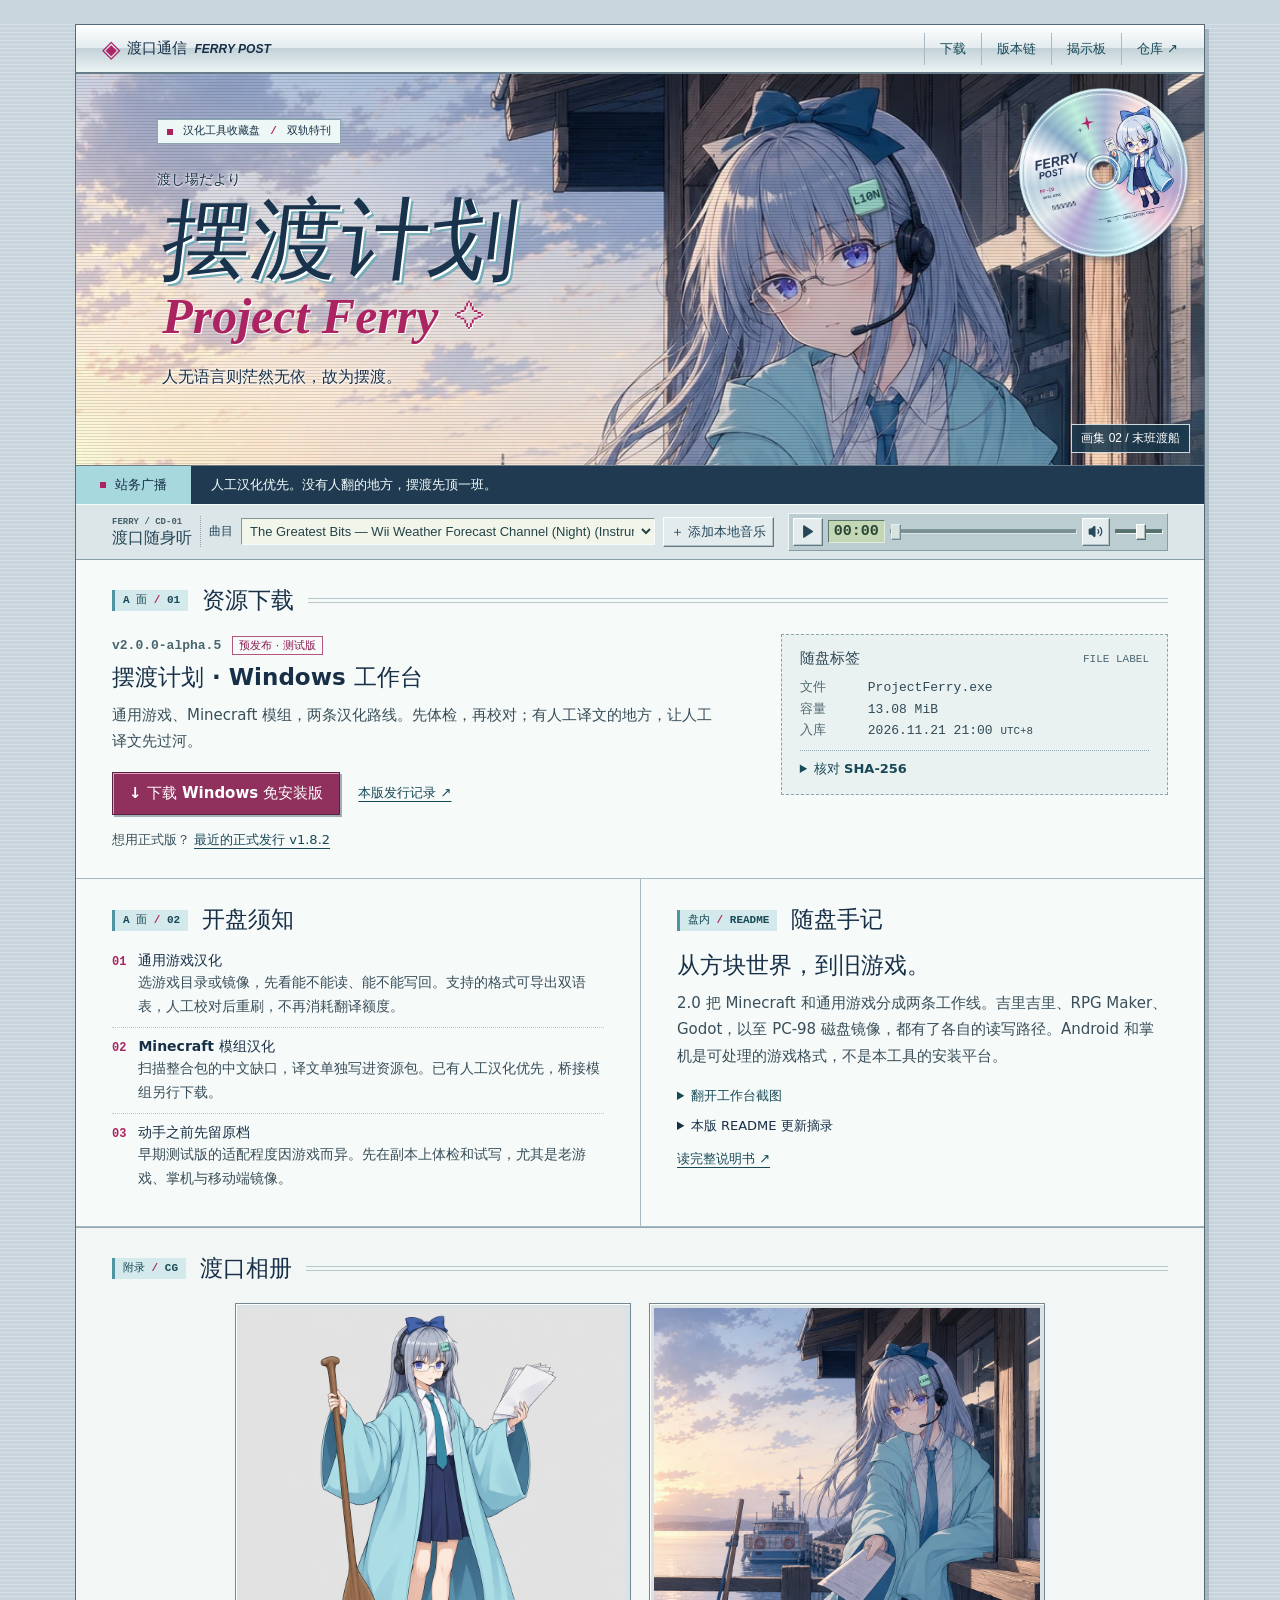
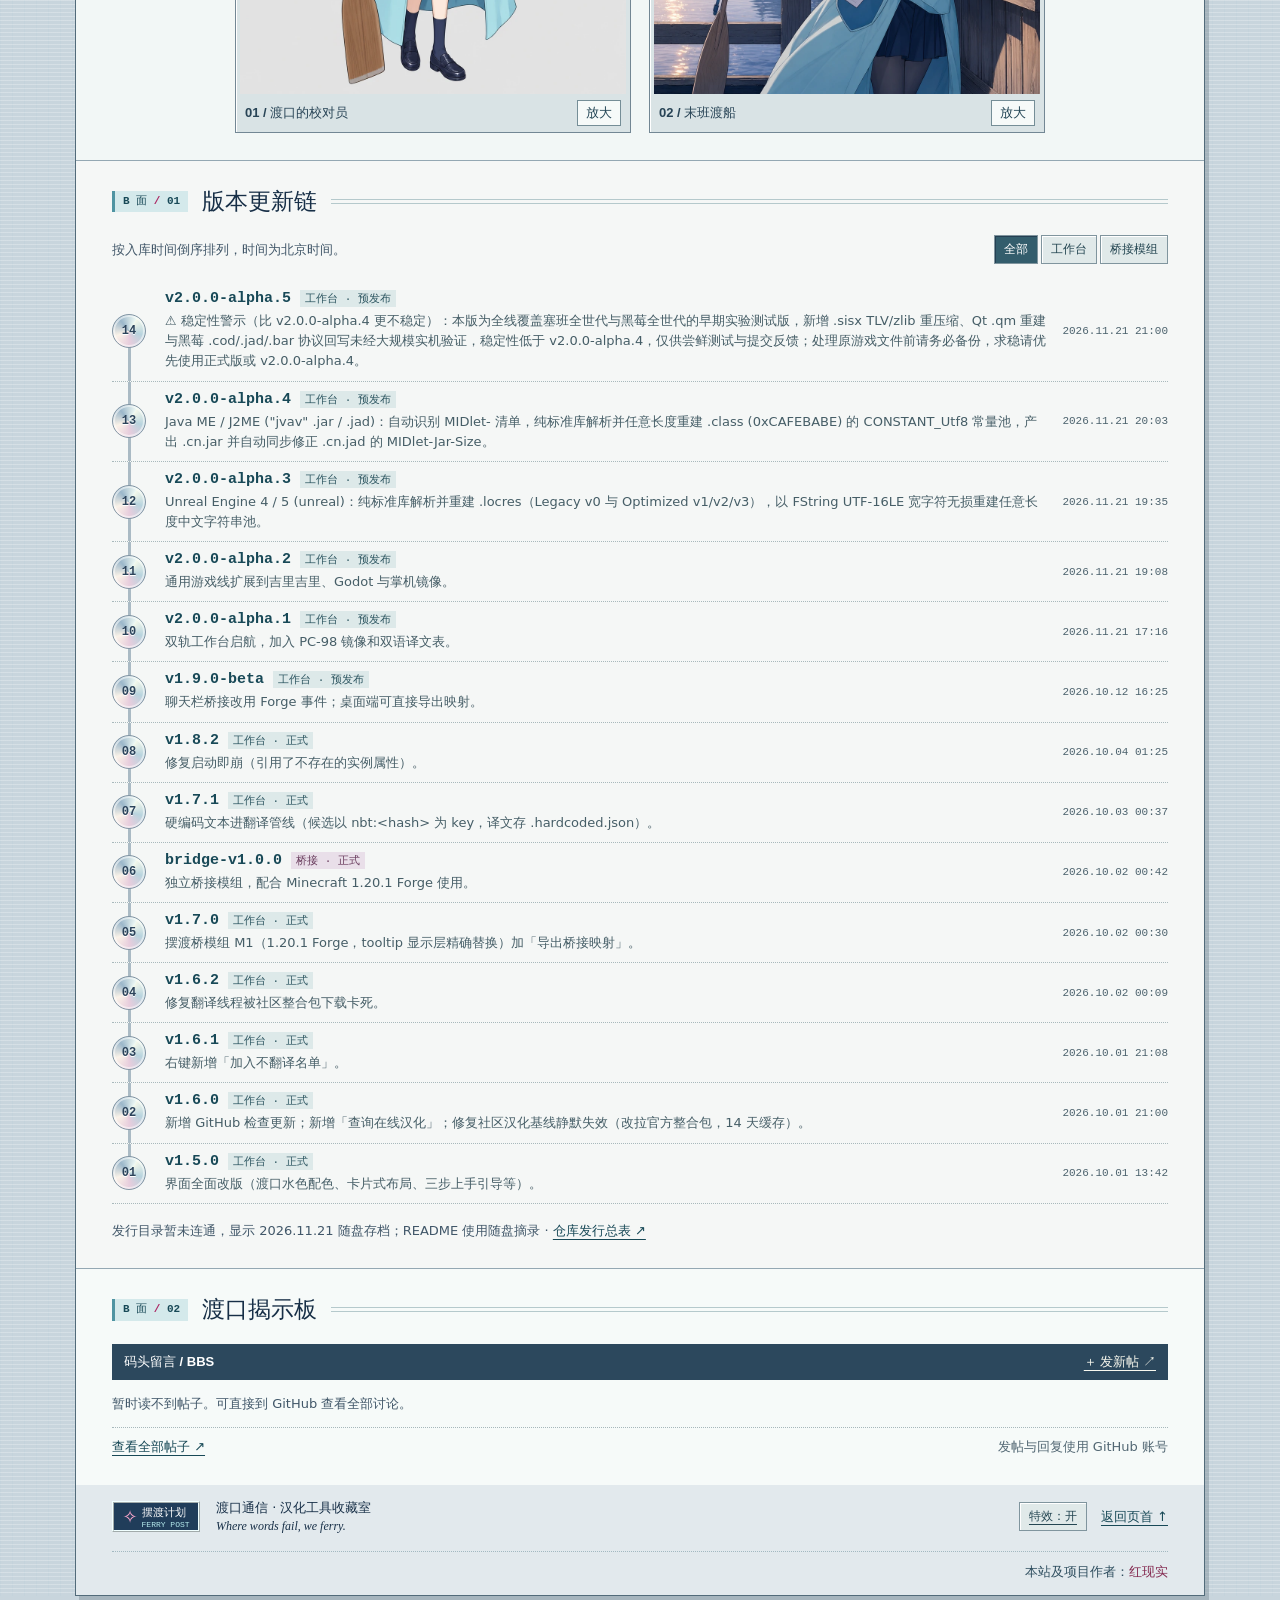
==== commit 02b00064: "Sync Ferry release catalog and README" ====
--- a/index.html
+++ b/index.html
@@ -1,11 +1,10 @@
 <!doctype html>
 <html lang="zh-CN"><head><meta charset="utf-8"><meta name="viewport" content="width=device-width,initial-scale=1"><meta name="theme-color" content="#233e53"><meta name="description" content="红现实的摆渡计划发布所。下载游戏汉化工作台，翻阅历代版本，到渡口揭示板留言。"><title>摆渡计划｜渡口通信 · 汉化工具发布所</title><link rel="icon" href="[data-uri]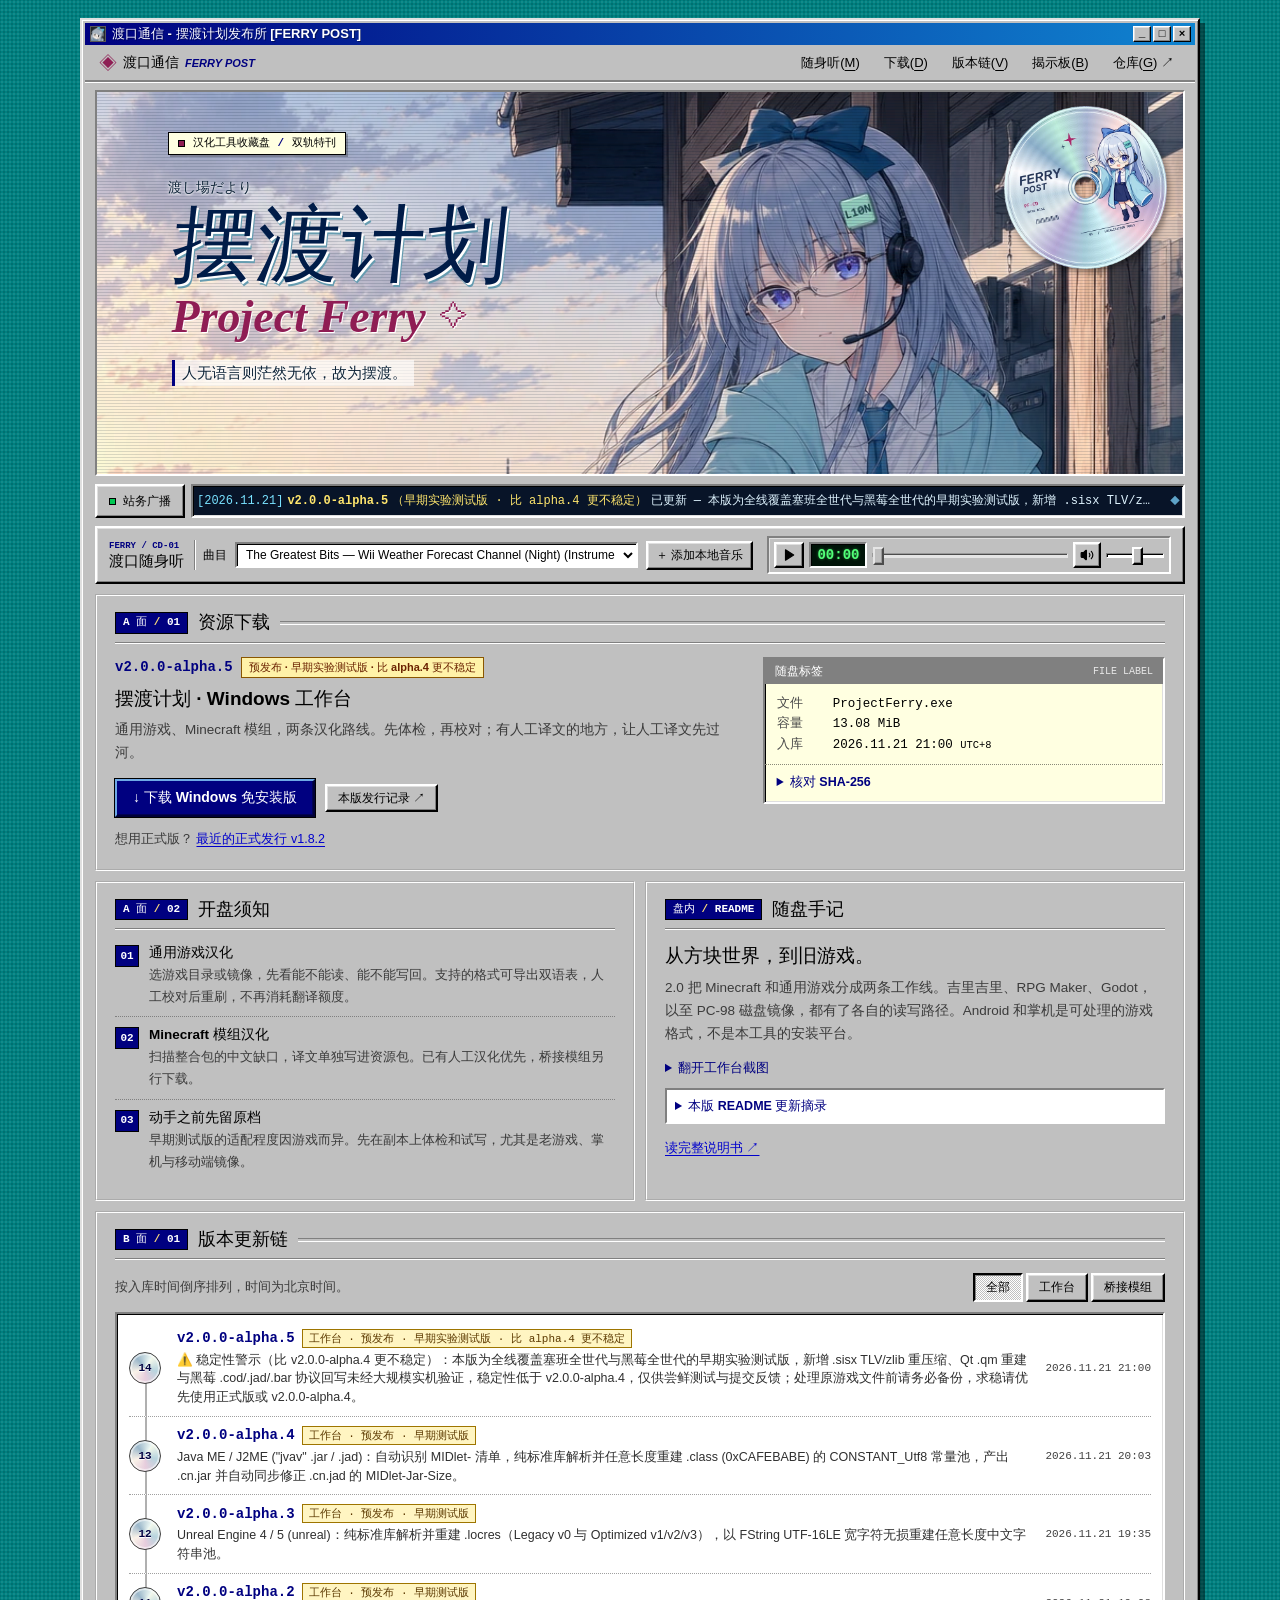
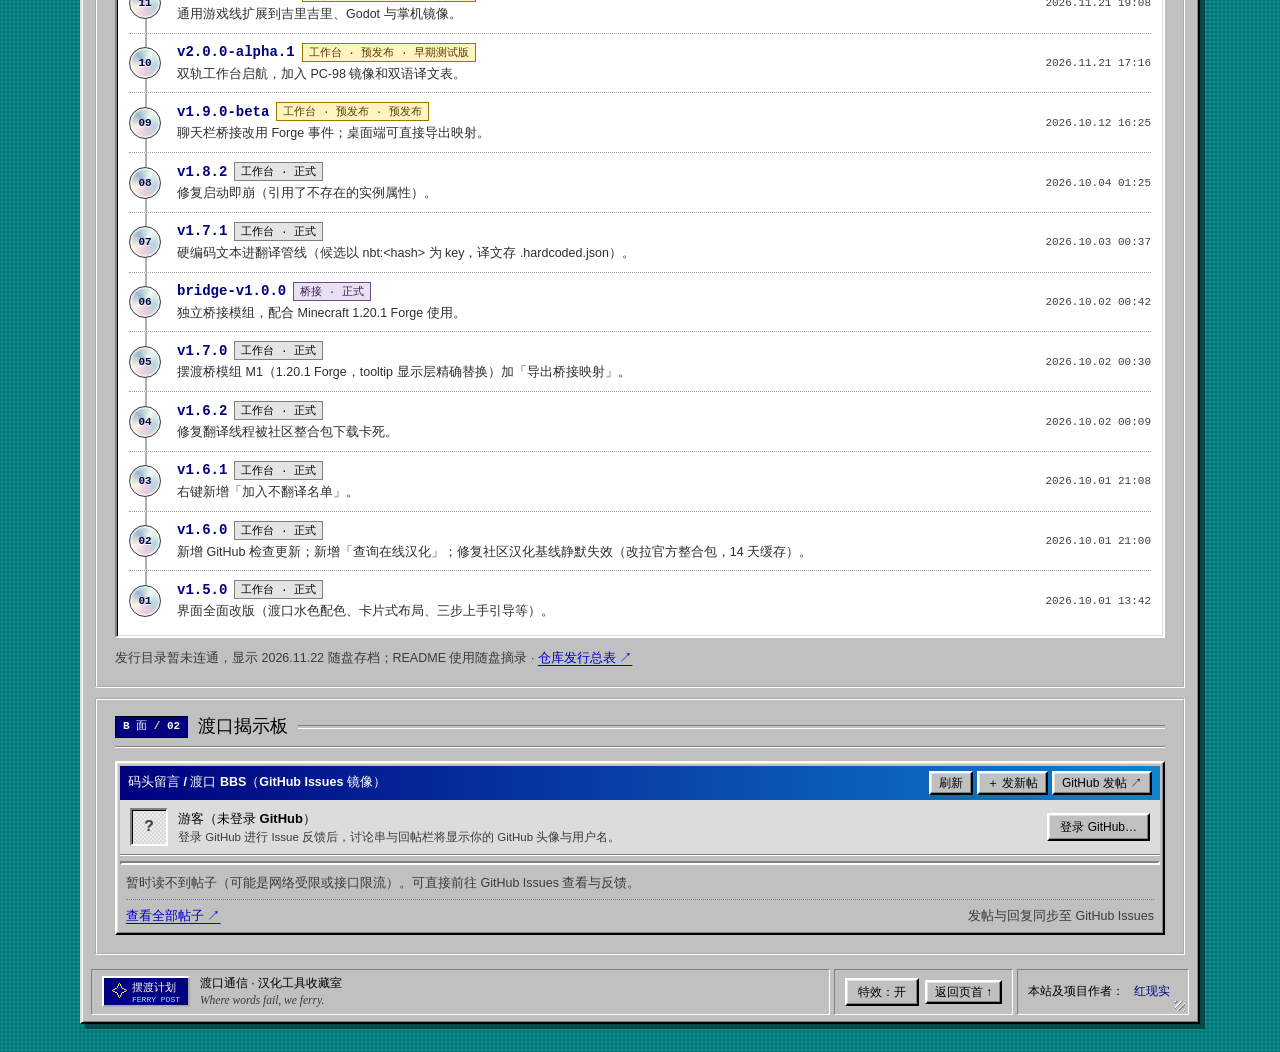
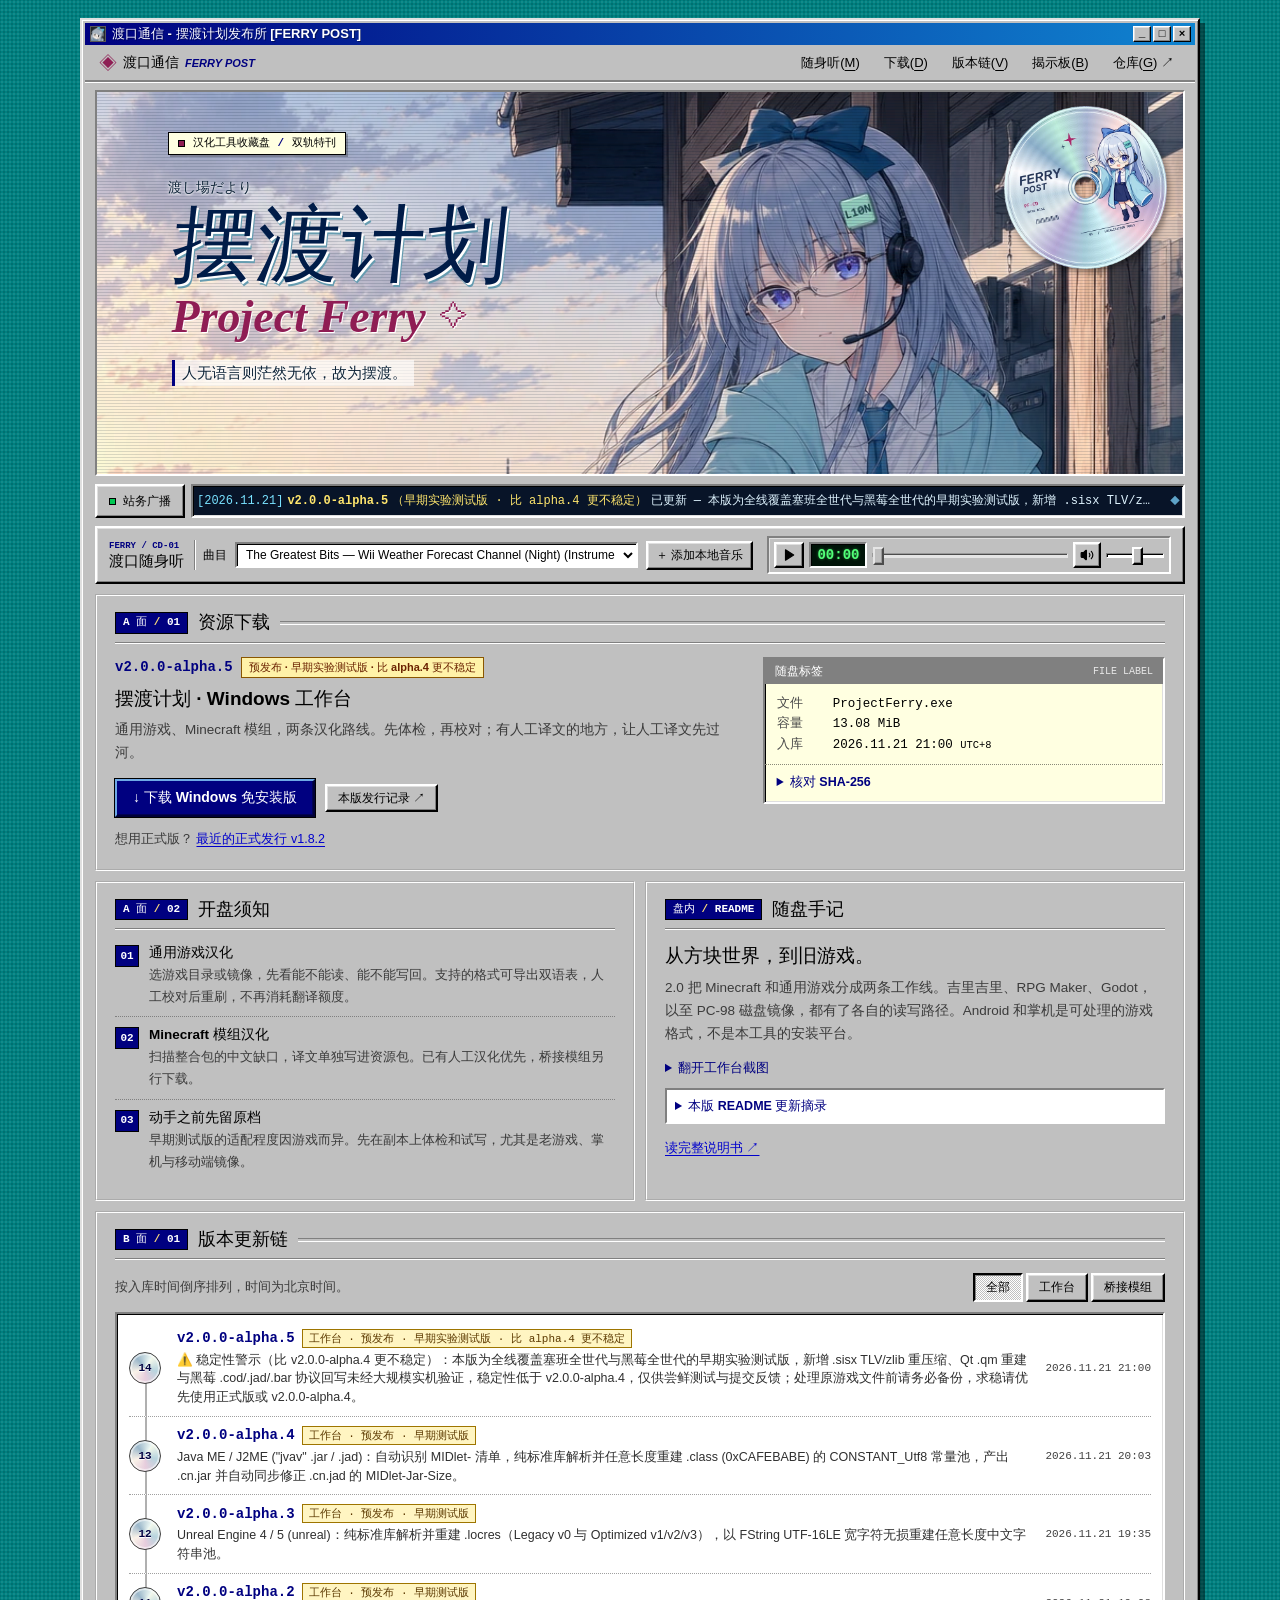
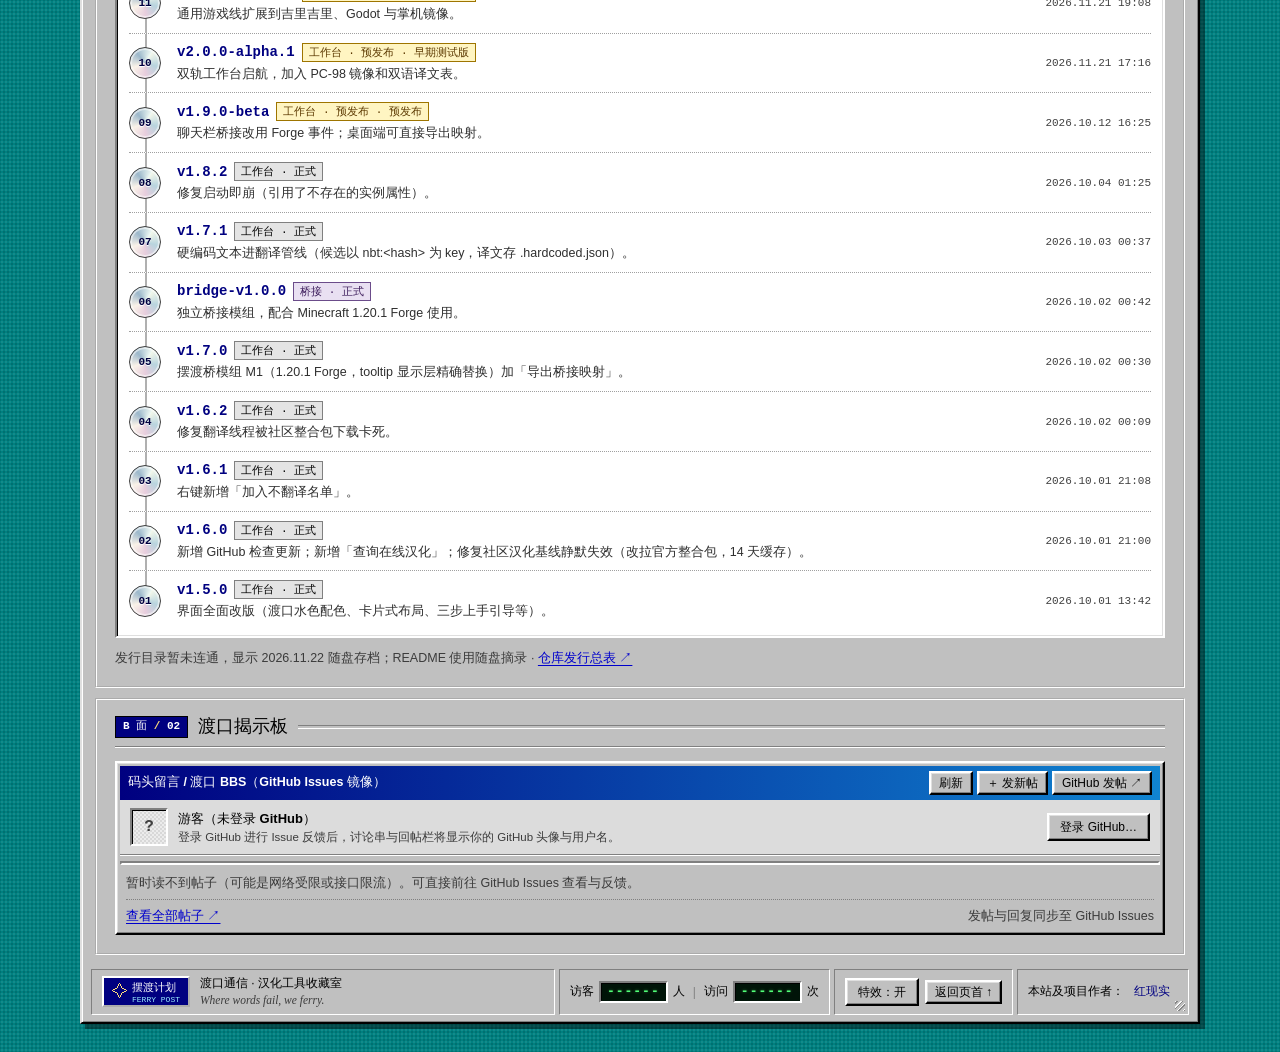
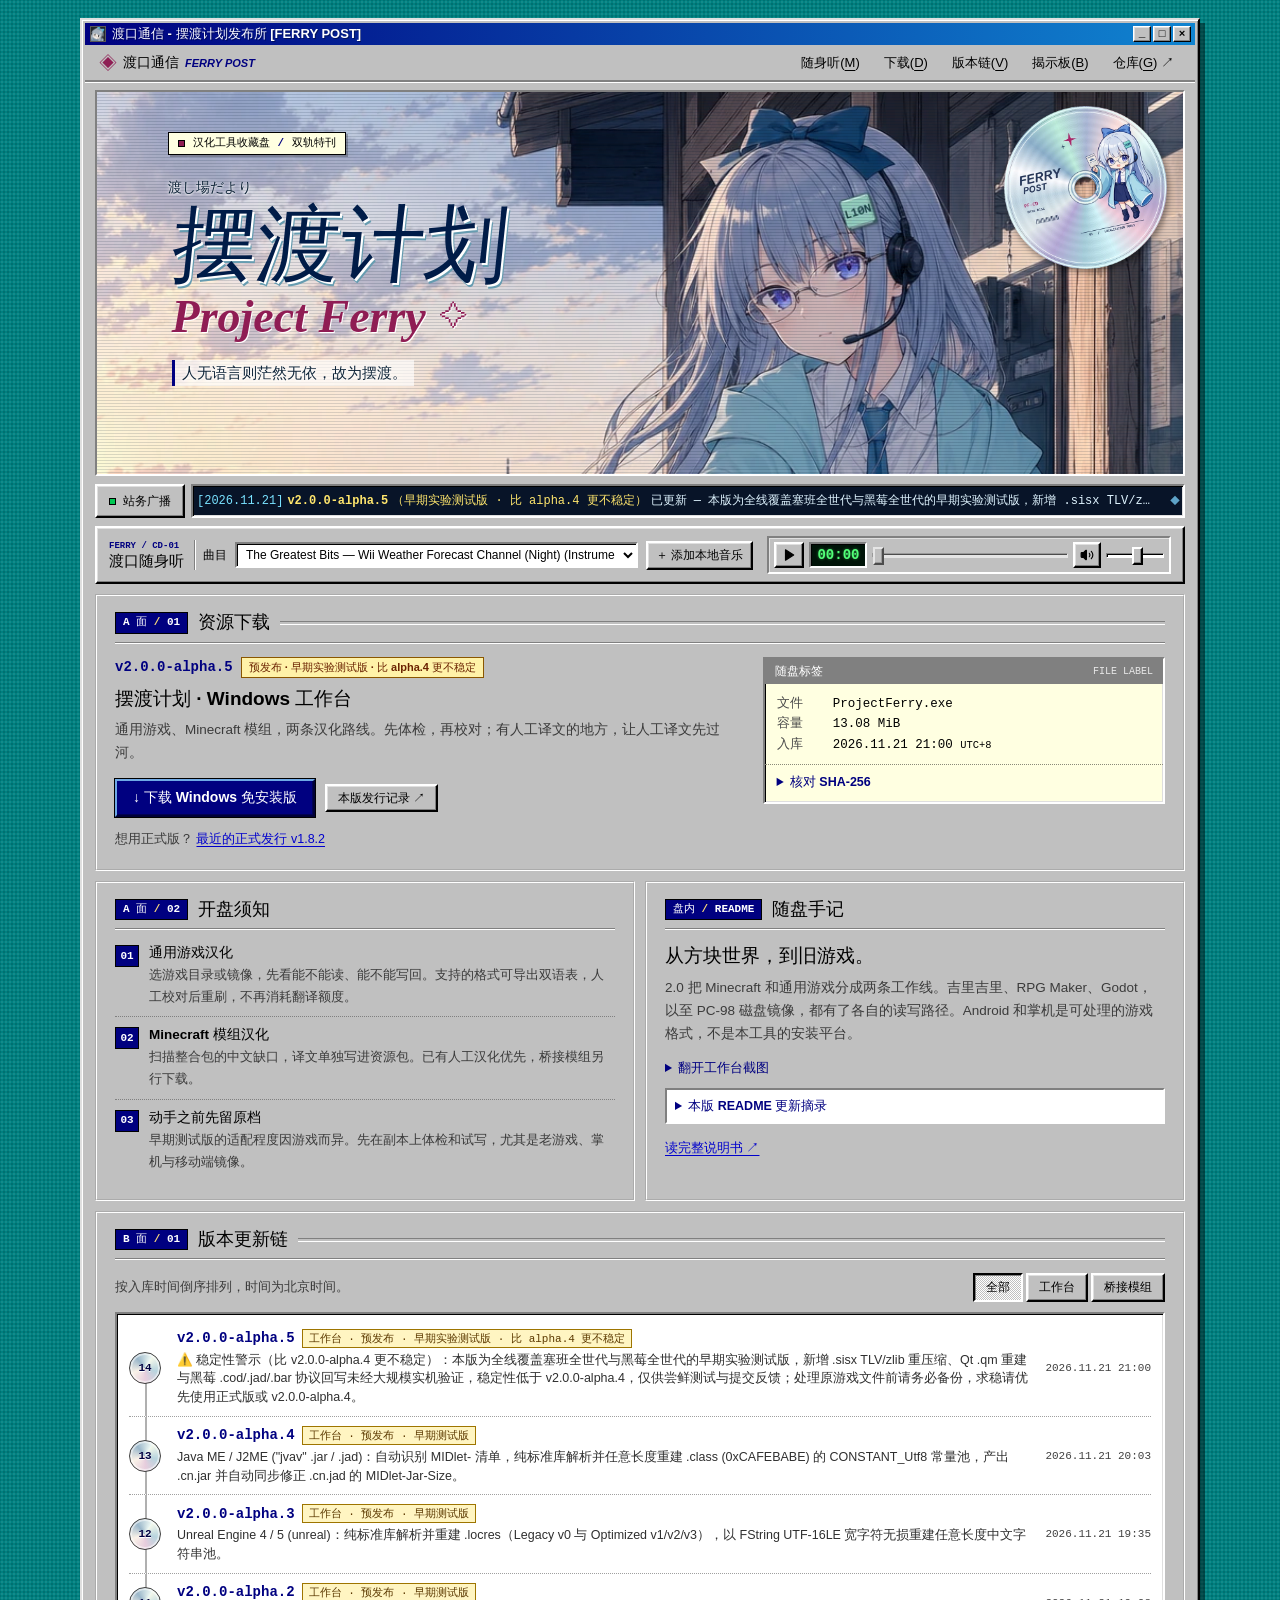
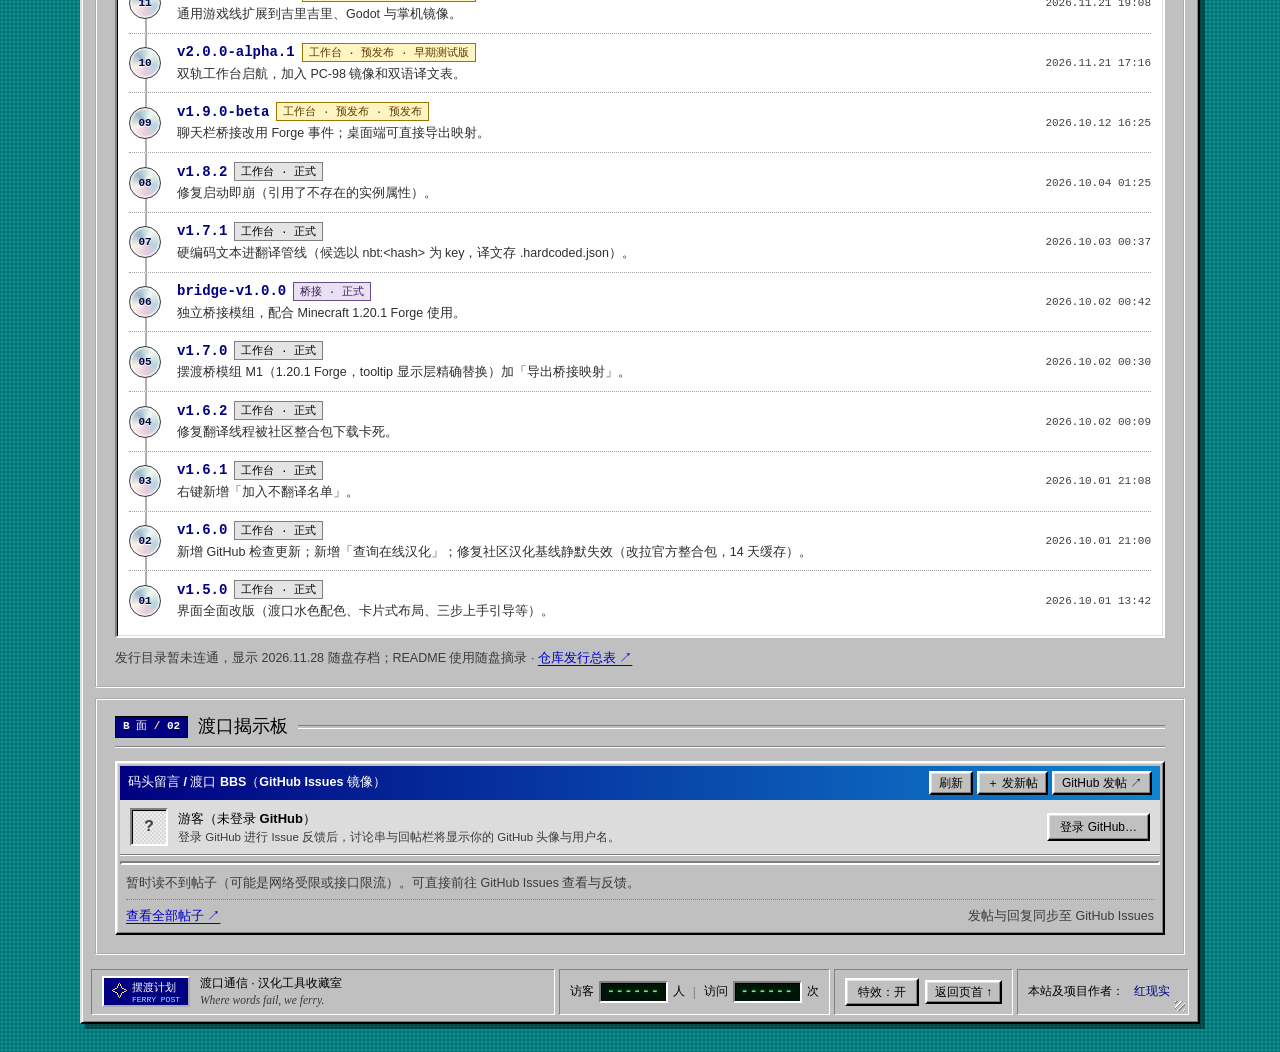
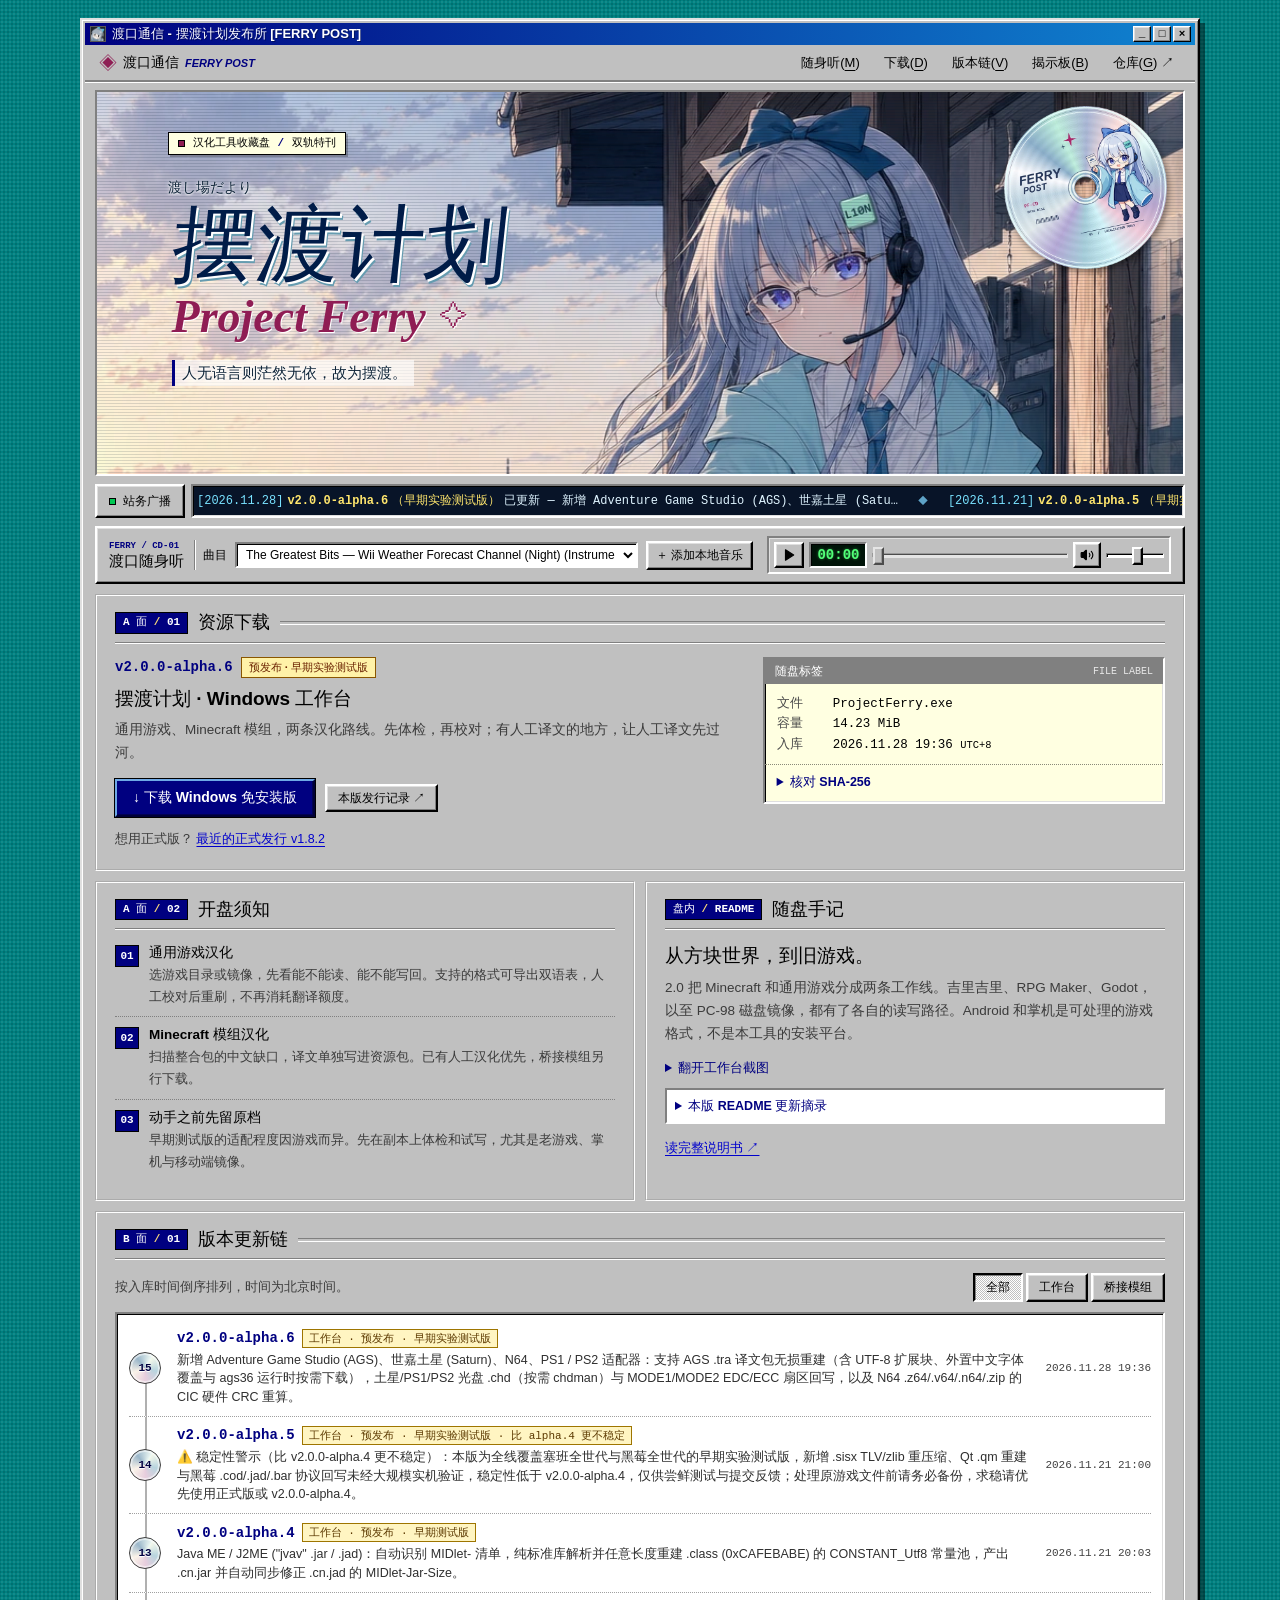
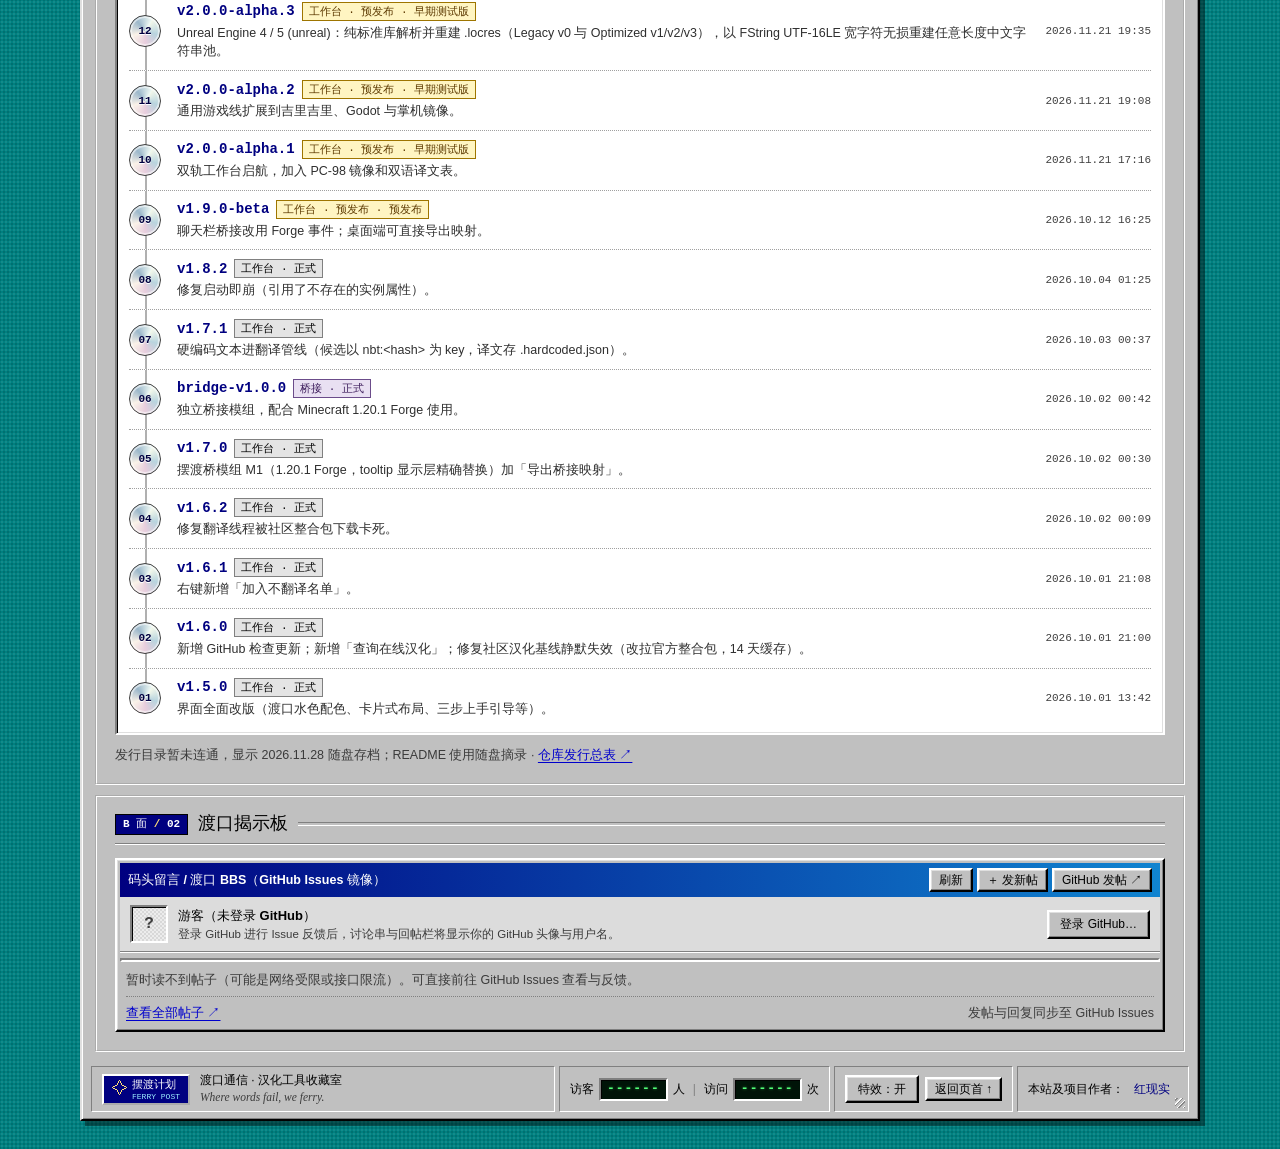
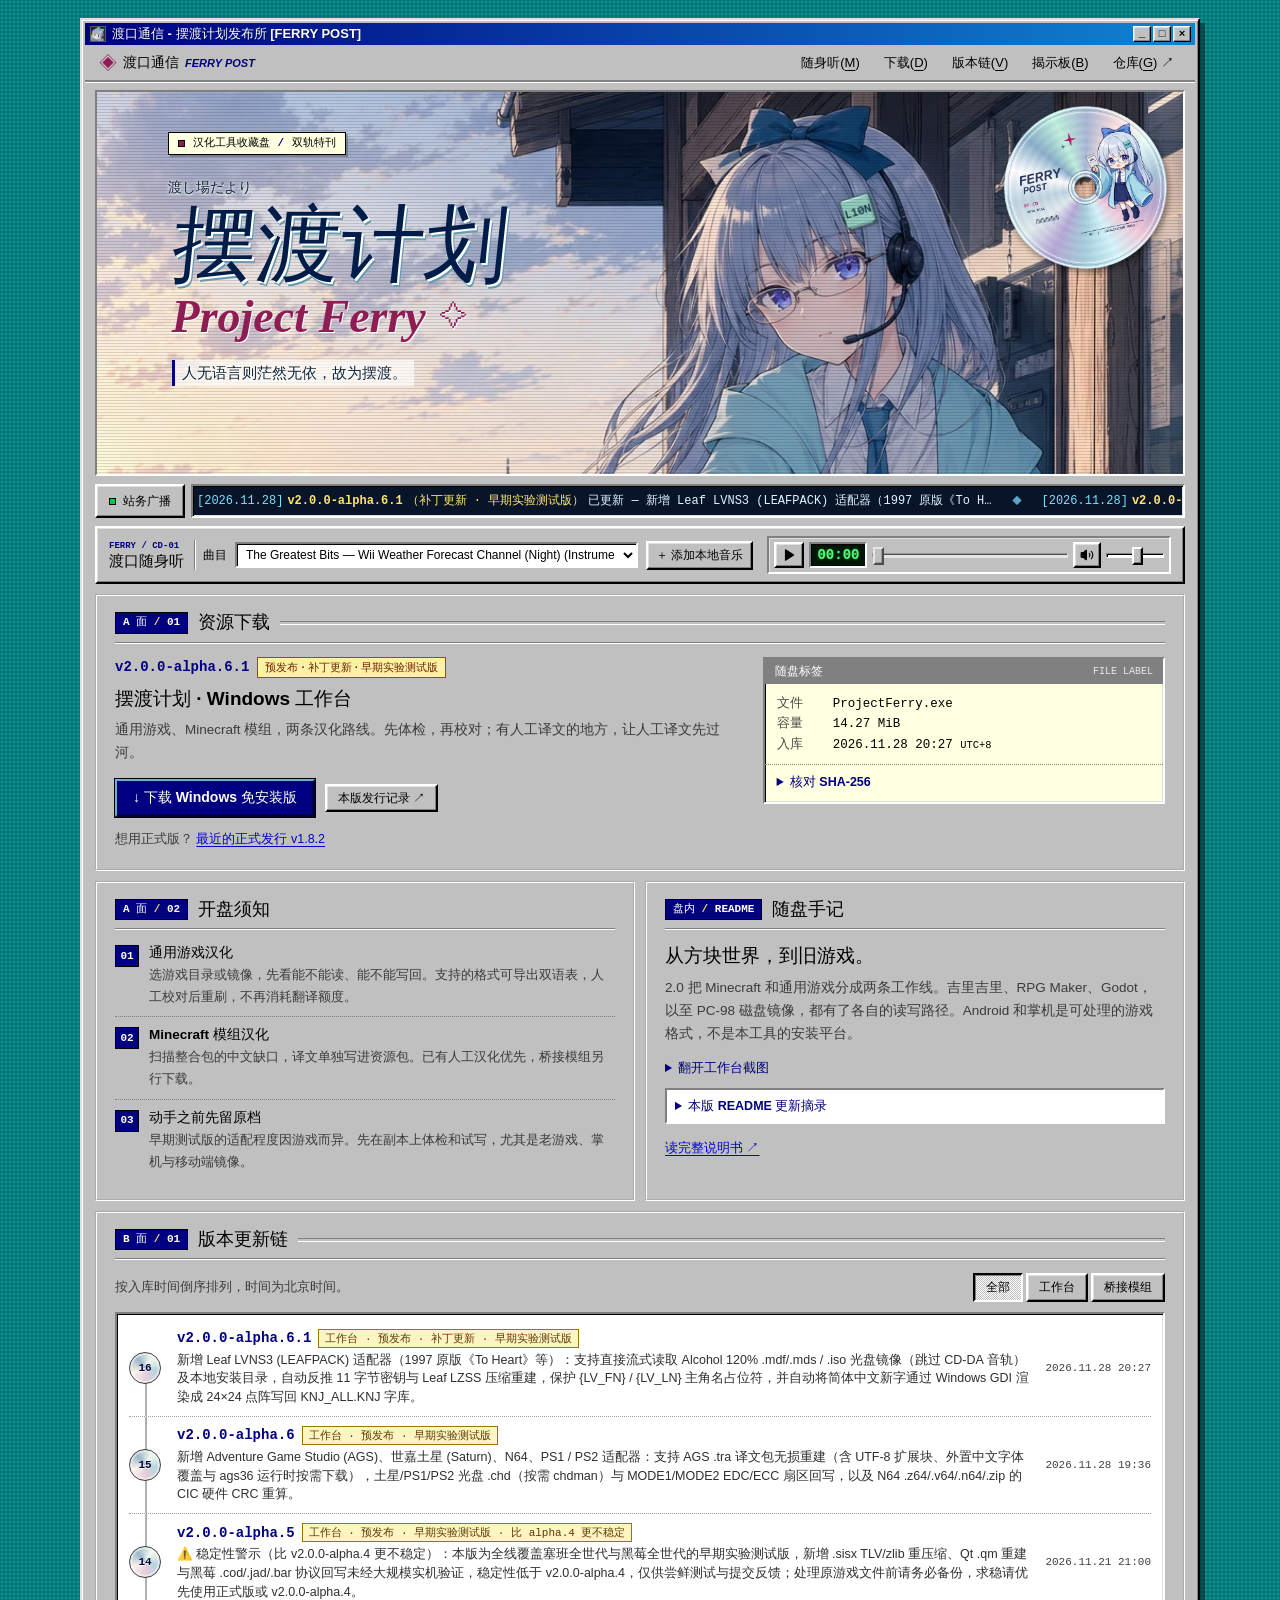
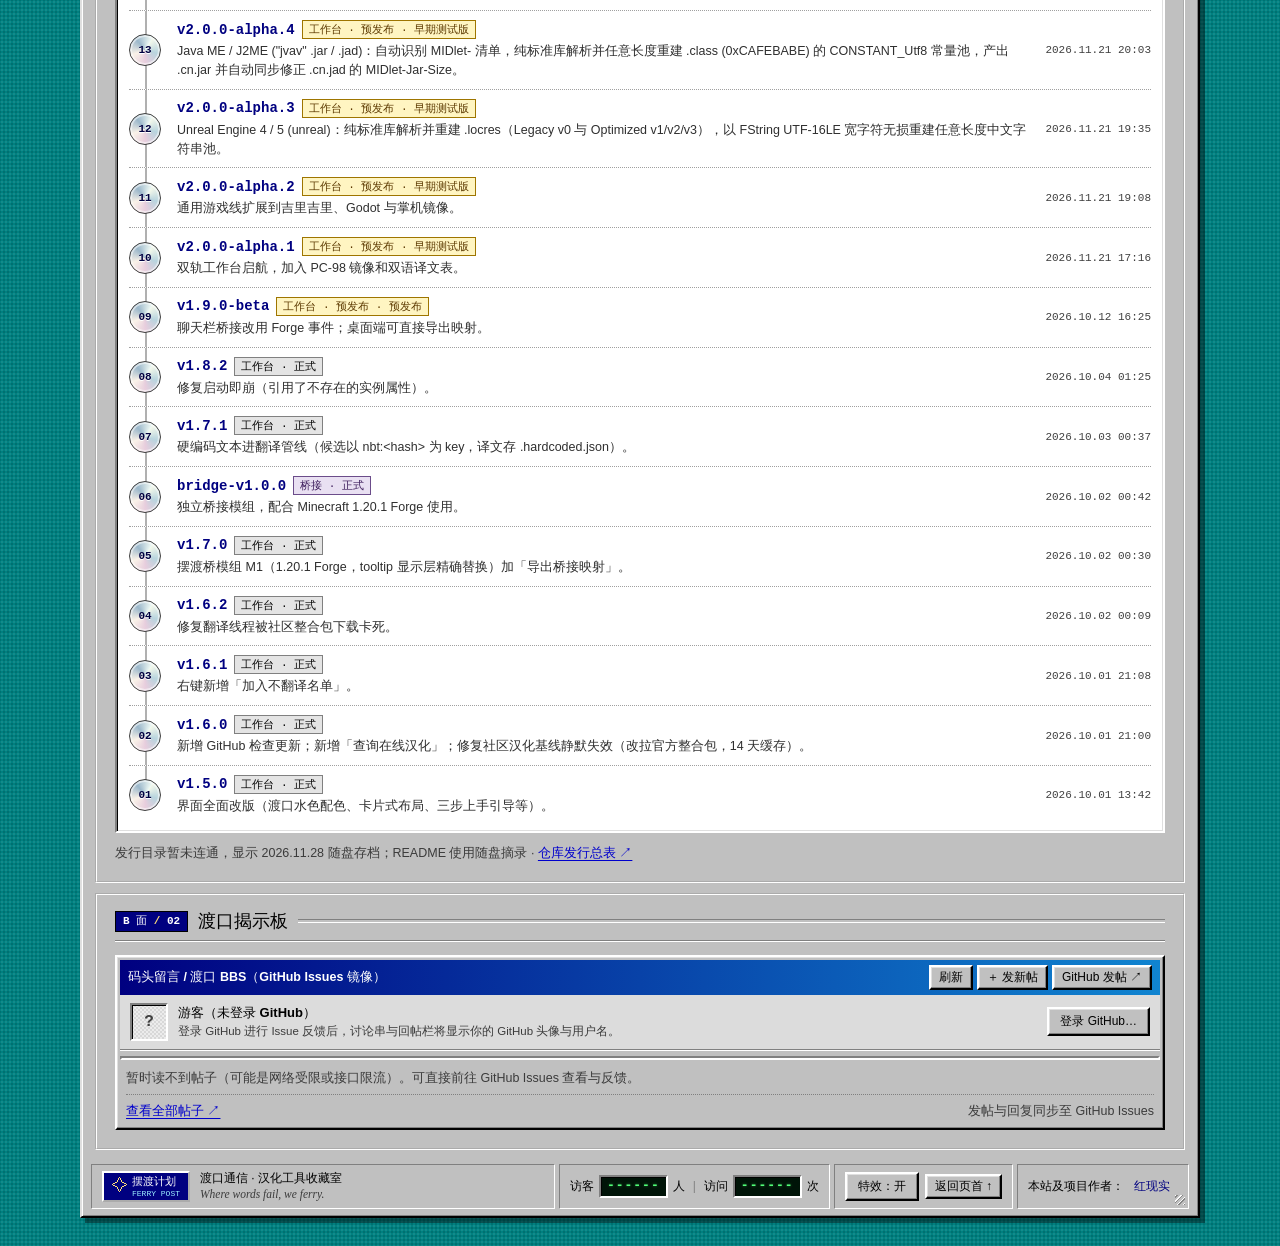
